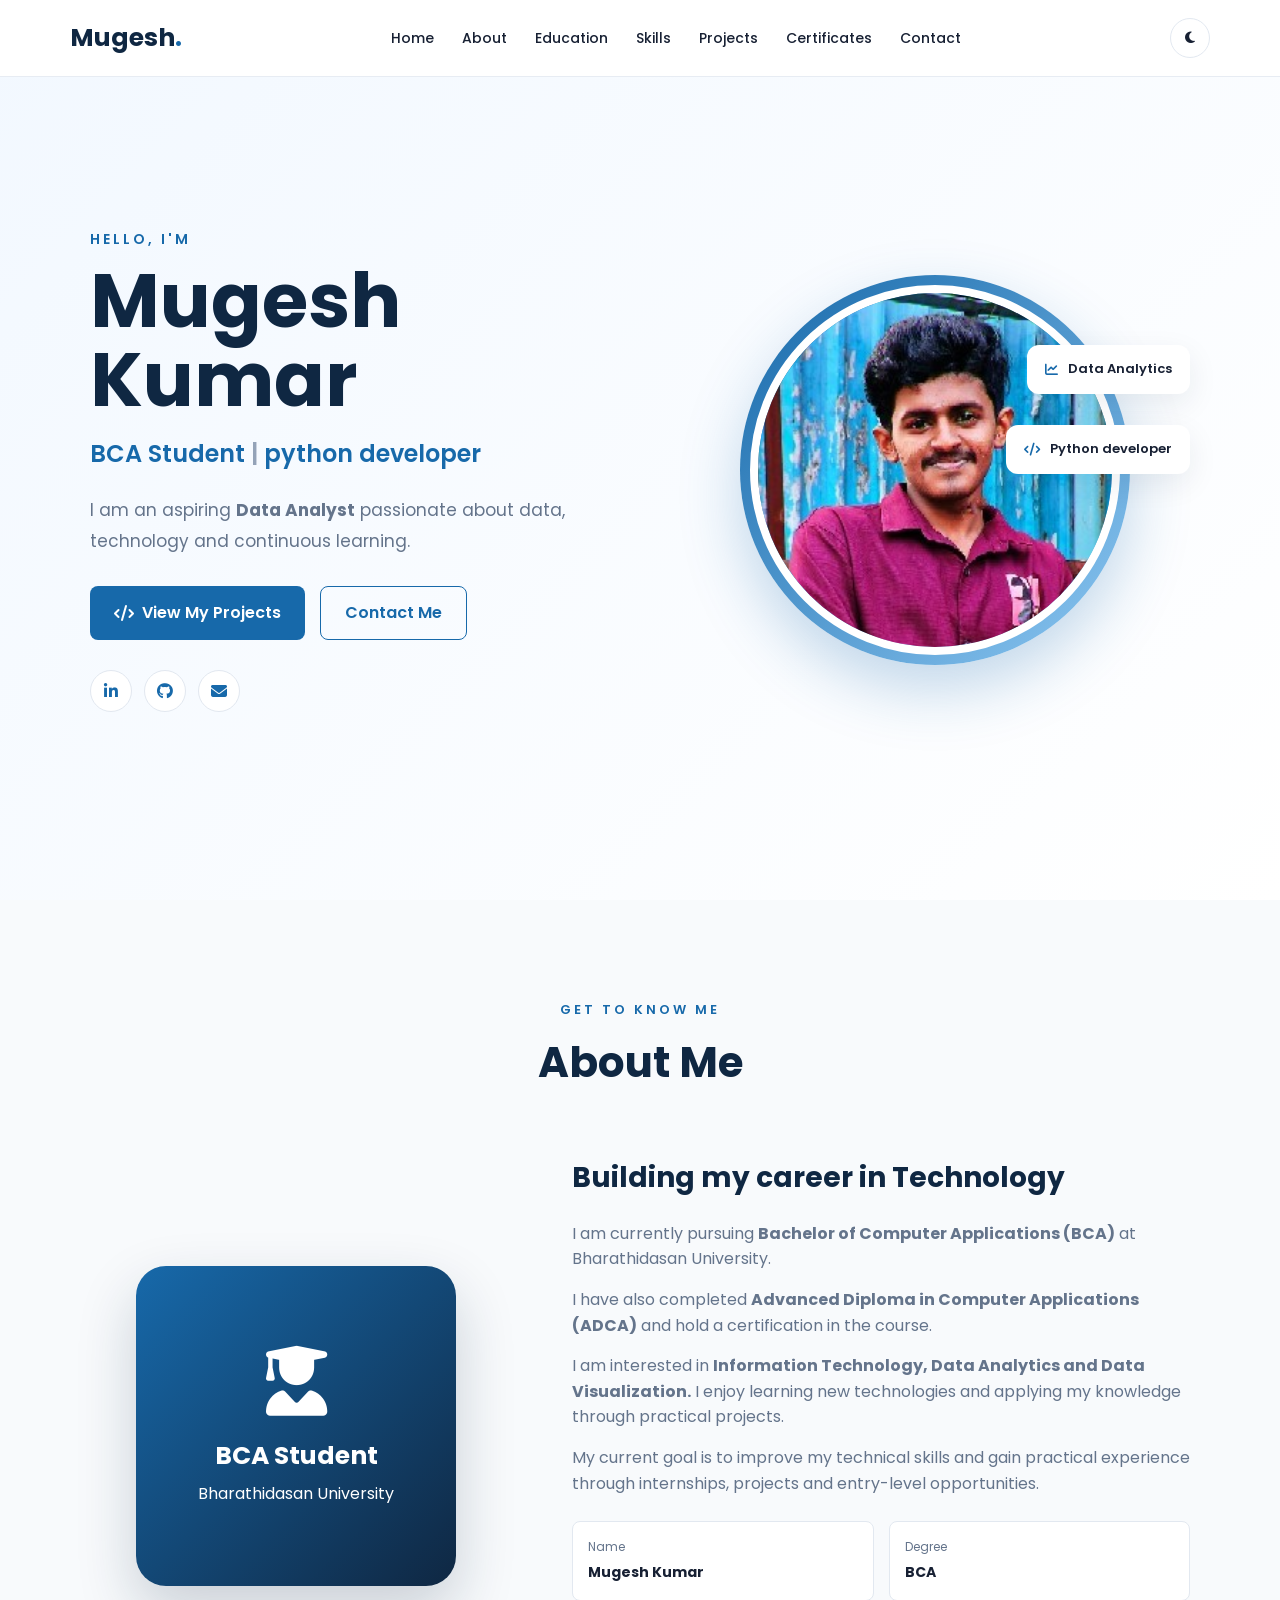
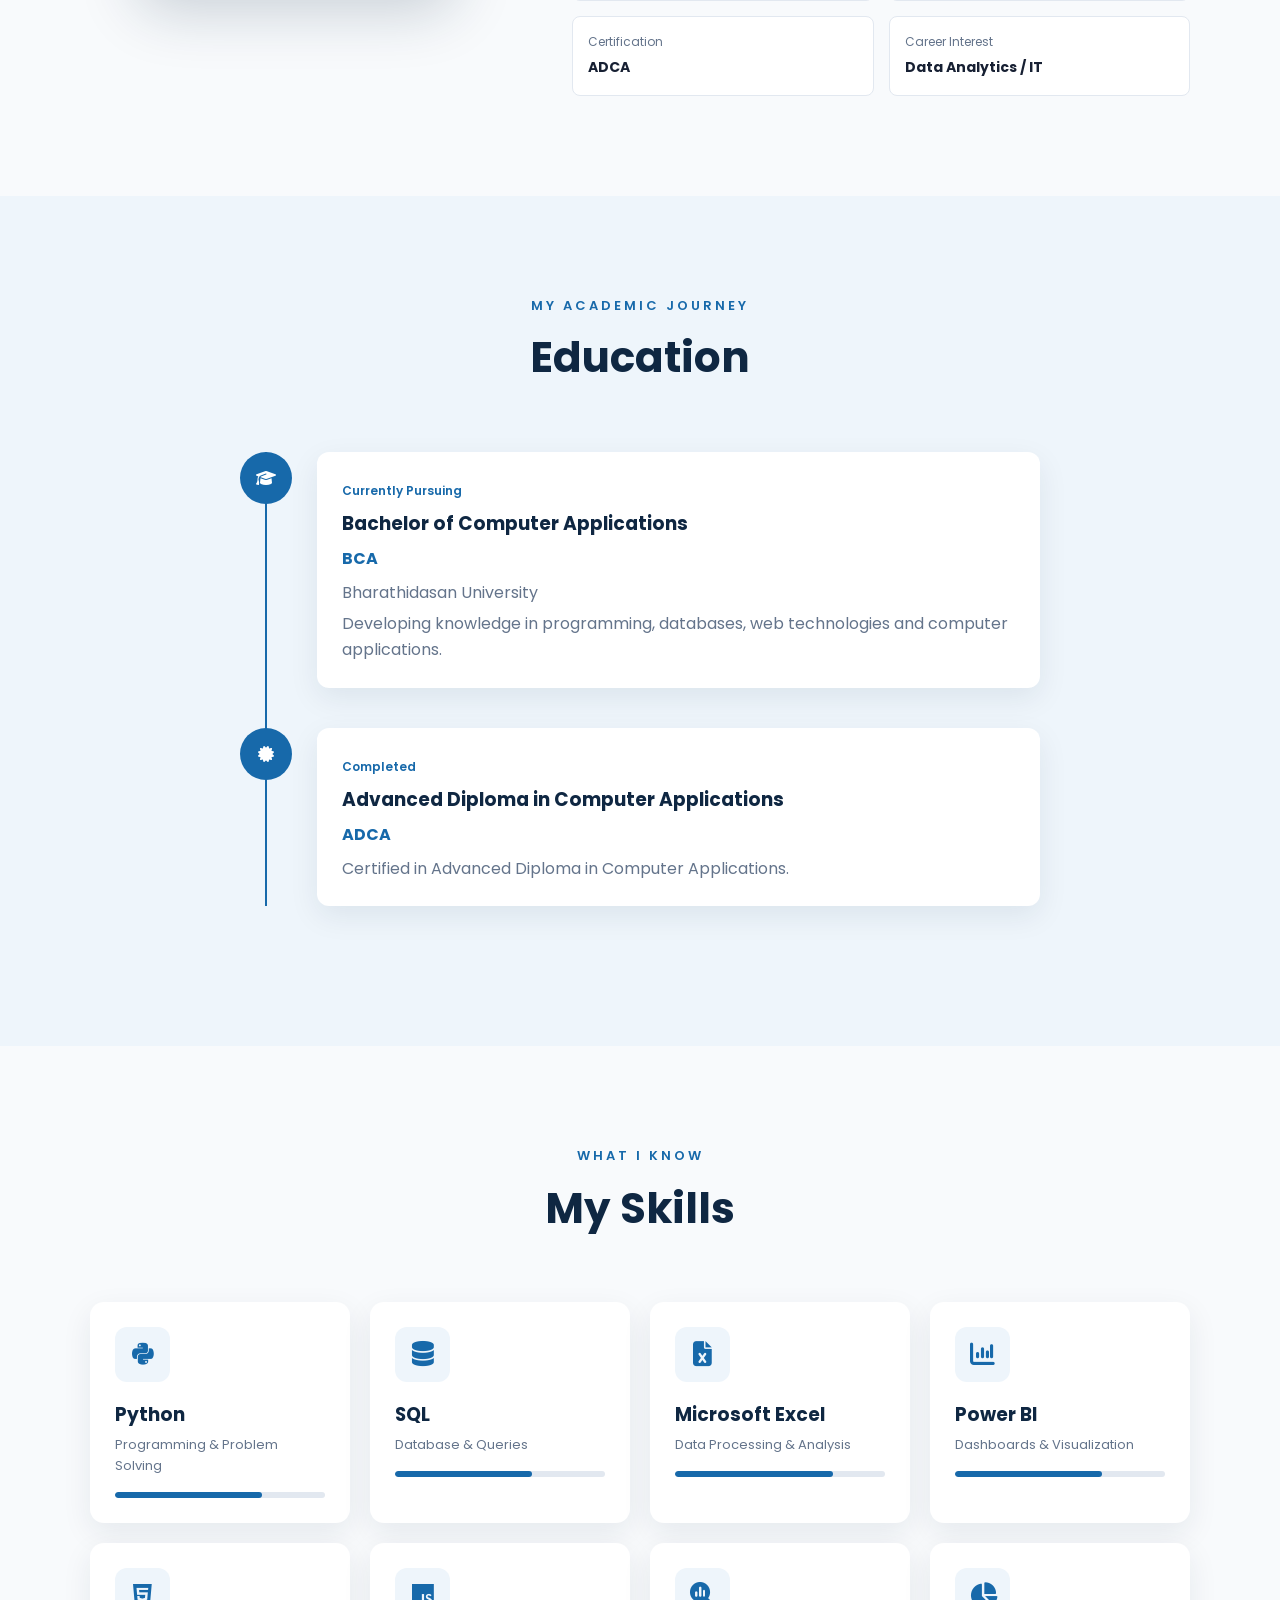
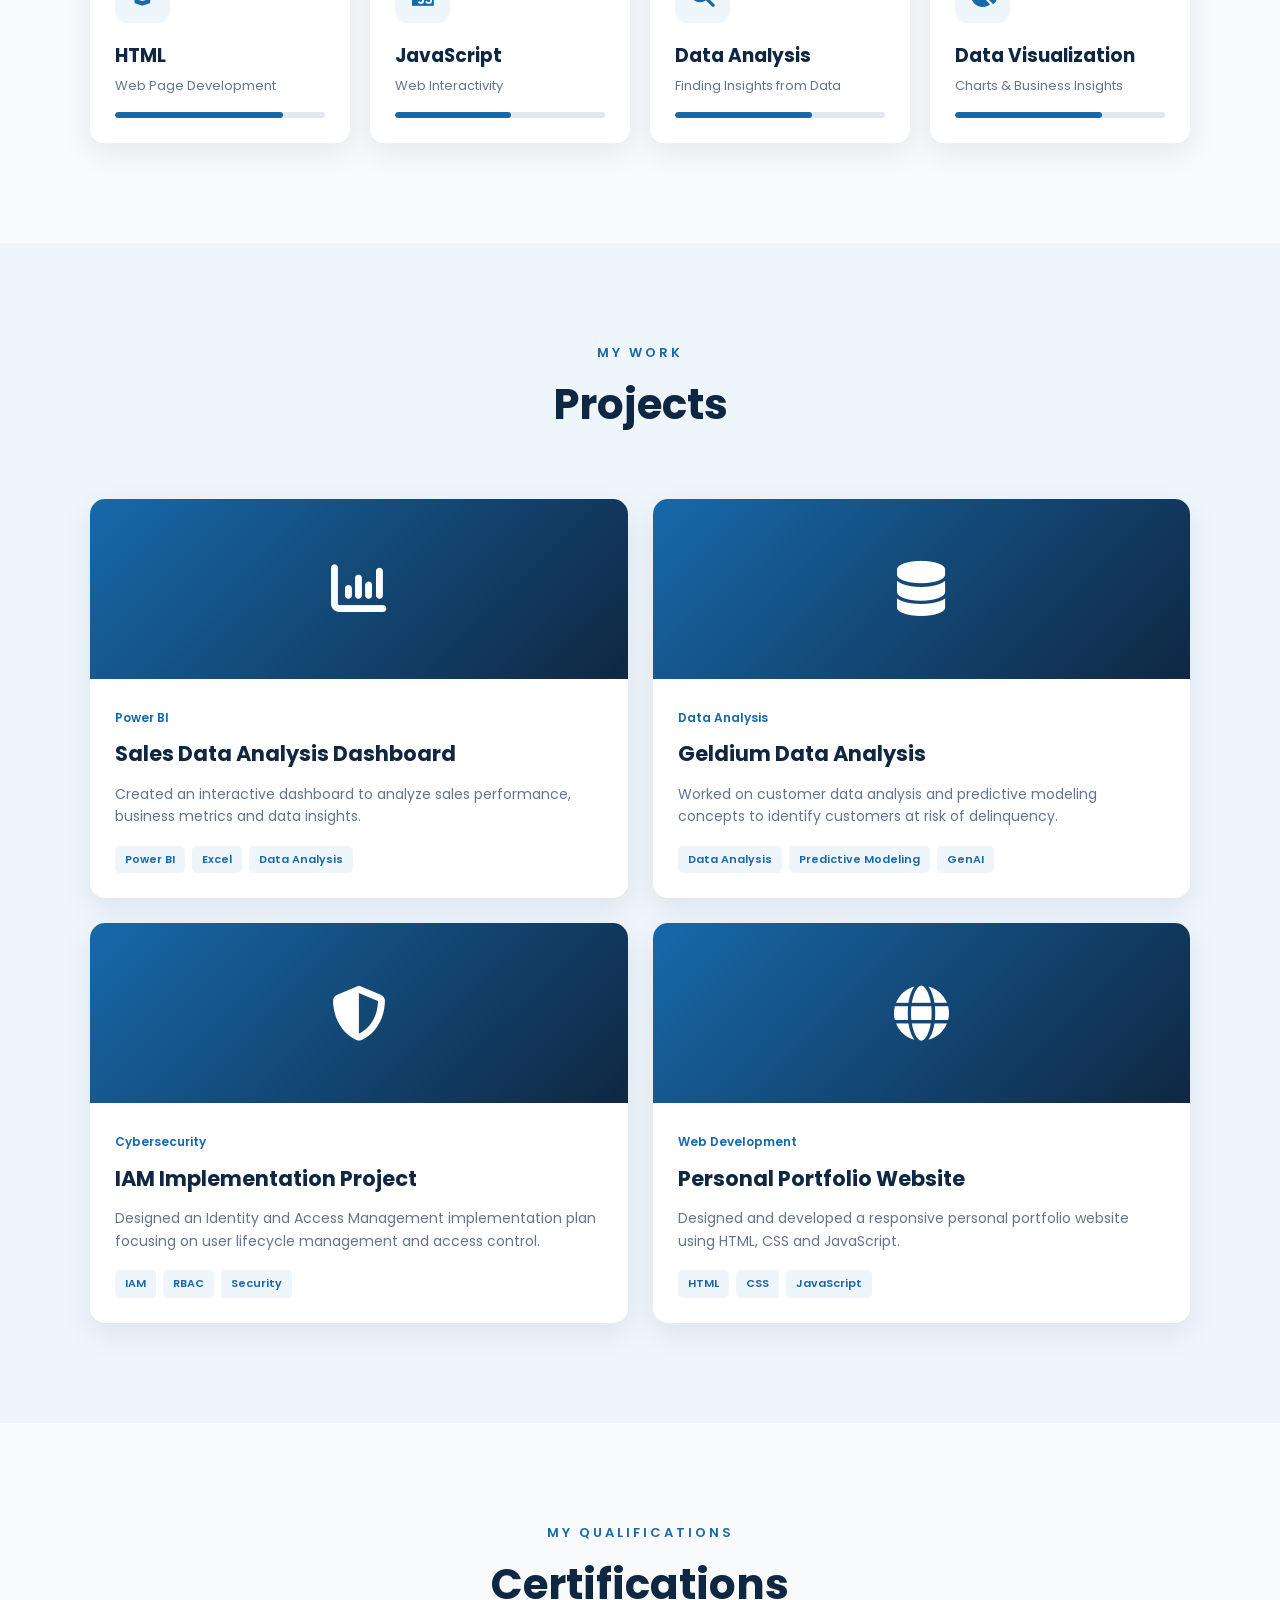
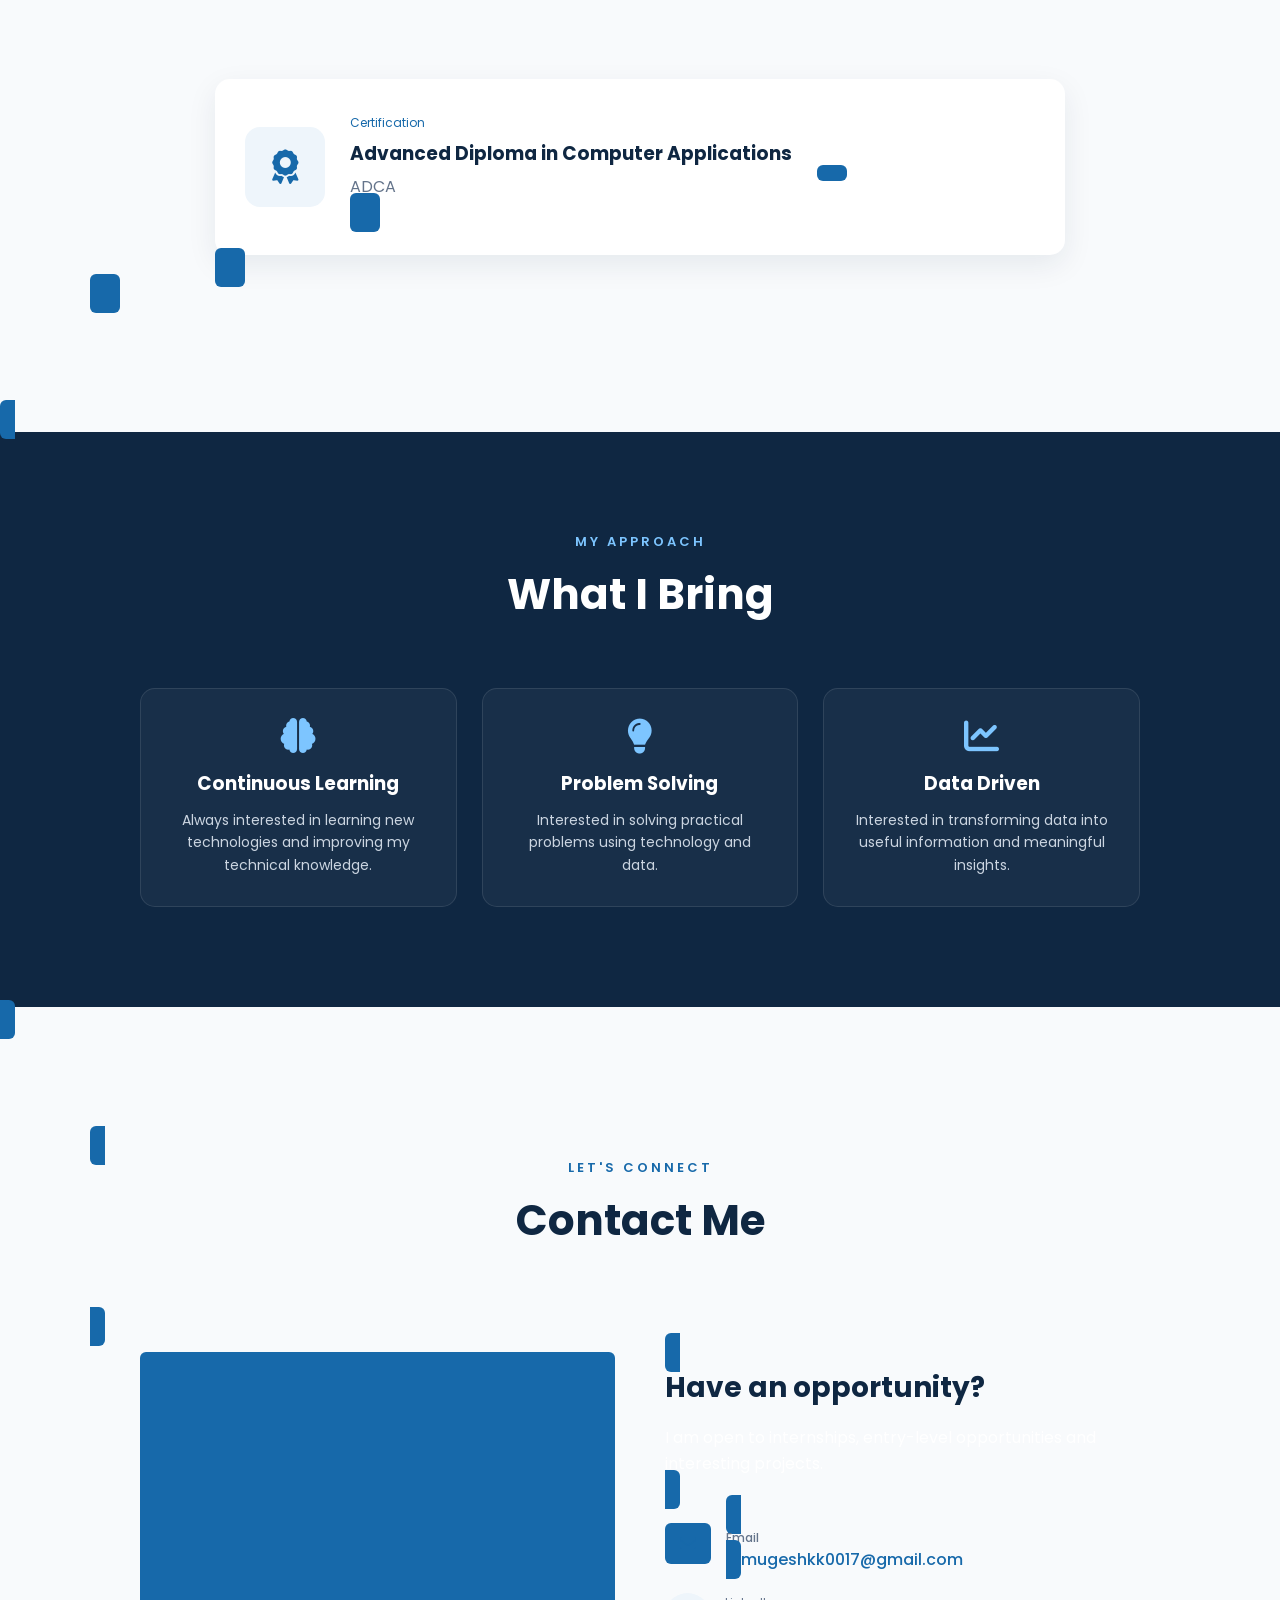
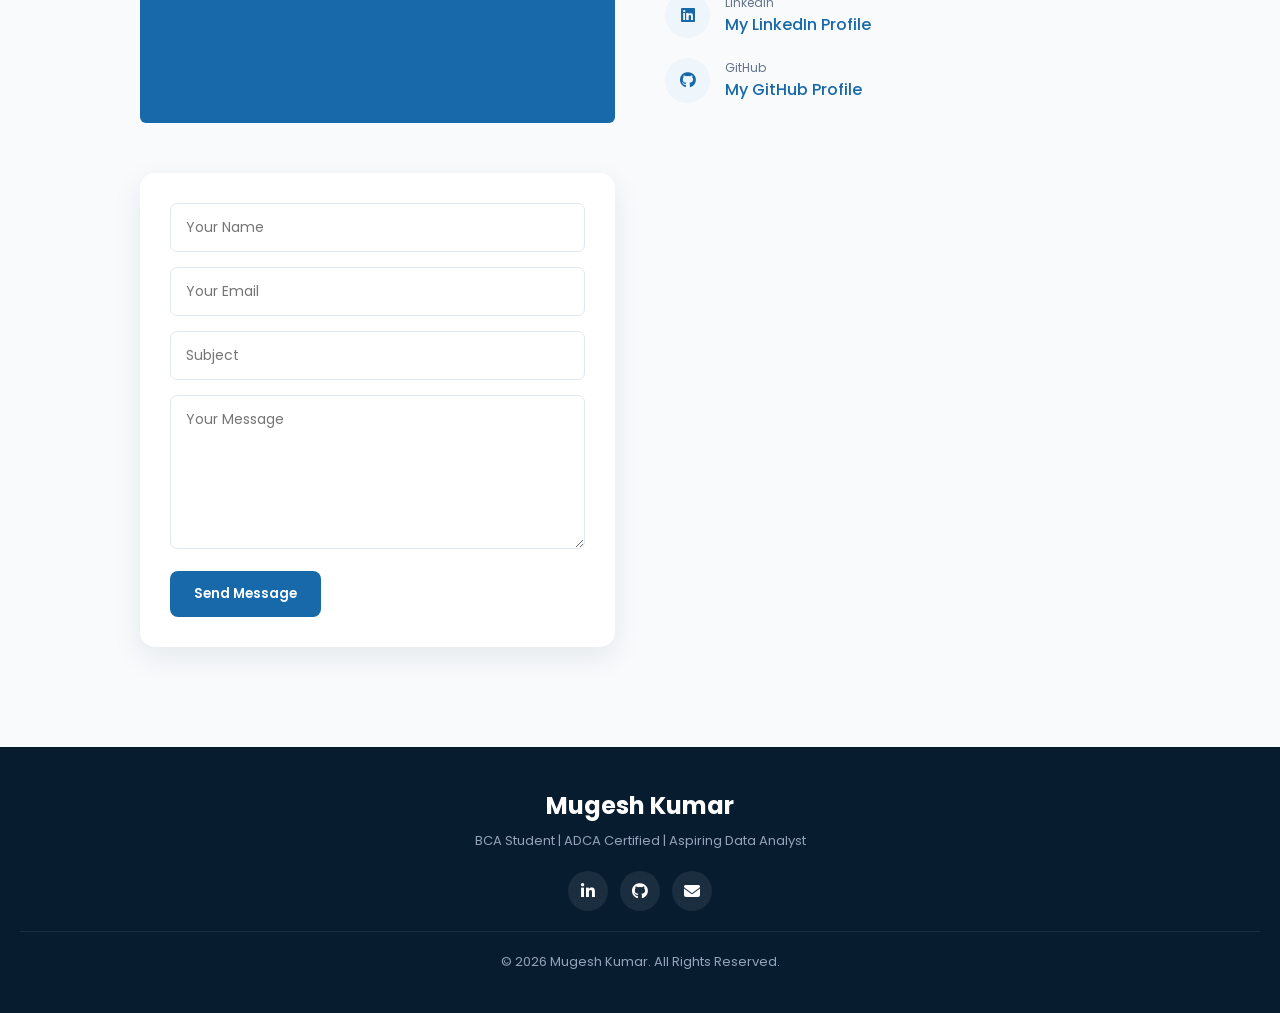
==== index.html @ 39b316dd "Update index.html" ====
<!DOCTYPE html>
<html lang="en">

<head>
    <meta charset="UTF-8">

    <meta name="viewport"
        content="width=device-width, initial-scale=1.0">

    <meta name="description"
        content="Mugesh Kumar - BCA Student, Aspiring Data Analyst">

    <meta name="author"
        content="Mugesh Kumar">

    <title>Mugesh Kumar | Portfolio</title>

    <!-- Google Font -->
    <link rel="preconnect"
        href="https://fonts.googleapis.com">

    <link rel="preconnect"
        href="https://fonts.gstatic.com"
        crossorigin>

    <link href="https://fonts.googleapis.com/css2?family=Poppins:wght@300;400;500;600;700&display=swap"
        rel="stylesheet">

    <!-- Font Awesome -->
    <link rel="stylesheet"
        href="https://cdnjs.cloudflare.com/ajax/libs/font-awesome/6.5.2/css/all.min.css">

    <!-- CSS -->
    <link rel="stylesheet"
        href="style.css">
</head>

<body>

    <!-- ================= NAVBAR ================= -->

    <header class="header">

        <nav class="navbar">

            <a href="#home"
                class="logo">
                Mugesh<span>.</span>
            </a>

            <ul class="nav-links">

                <li>
                    <a href="#home">Home</a>
                </li>

                <li>
                    <a href="#about">About</a>
                </li>

                <li>
                    <a href="#education">Education</a>
                </li>

                <li>
                    <a href="#skills">Skills</a>
                </li>

                <li>
                    <a href="#projects">Projects</a>
                </li>

                <li>
                    <a href="#certificates">Certificates</a>
                </li>

                <li>
                    <a href="#contact">Contact</a>
                </li>

            </ul>

            <div class="nav-buttons">

                <button id="theme-toggle"
                    class="theme-btn">

                    <i class="fa-solid fa-moon"></i>

                </button>

                <button class="menu-btn"
                    id="menu-btn">

                    <i class="fa-solid fa-bars"></i>

                </button>

            </div>

        </nav>

    </header>


    <!-- ================= HOME ================= -->

    <main>

        <section id="home"
            class="hero">

            <div class="hero-container">

                <!-- LEFT -->

                <div class="hero-content">

                    <p class="small-title">
                        HELLO, I'M
                    </p>

                    <h1>
                        Mugesh Kumar
                    </h1>

                    <h2>
                        BCA Student
                        <span>|</span>
                        python developer
                    </h2>

                    <p class="hero-description">

                        I am an aspiring
                        <strong>Data Analyst</strong>
                        passionate about data,
                        technology and continuous learning.

                    </p>

                    <div class="hero-buttons">

                        <a href="#projects"
                            class="btn primary-btn">

                            <i class="fa-solid fa-code"></i>

                            View My Projects

                        </a>

                        <a href="#contact"
                            class="btn secondary-btn">

                            Contact Me

                        </a>

                    </div>

                    <!-- SOCIAL -->

                    <div class="social-links">

                        <a href="https://www.linkedin.com/in/mugesh-kumar"
                            title="LinkedIn">

                            <i class="fa-brands fa-linkedin-in"></i>

                        </a>

                        <a href="#"
                            title="GitHub">

                            <i class="fa-brands fa-github"></i>

                        </a>

                        <a href="mailto:mugeshkk0017@gmail.com"
                            title="Email">

                            <i class="fa-solid fa-envelope"></i>

                        </a>

                    </div>

                </div>


                <!-- RIGHT -->

                <div class="hero-image">

                    <div class="image-circle">

                        <img src="profile.jpg"
                            alt="Mugesh Kumar">

                    </div>

                    <div class="floating-card card-one">

                        <i class="fa-solid fa-chart-line"></i>

                        <span>
                            Data Analytics
                        </span>

                    </div>

                    <div class="floating-card card-two">

                        <i class="fa-solid fa-code"></i>

                        <span>
                            Python developer
                        </span>
                        

                    </div>

                </div>

            </div>

        </section>


        <!-- ================= ABOUT ================= -->

        <section id="about"
            class="section">

            <div class="section-heading">

                <p>
                    GET TO KNOW ME
                </p>

                <h2>
                    About Me
                </h2>

            </div>

            <div class="about-container">

                <div class="about-image">

                    <div class="about-box">

                        <i class="fa-solid fa-user-graduate"></i>

                        <h3>
                            BCA Student
                        </h3>

                        <p>
                            Bharathidasan University
                        </p>

                    </div>

                </div>


                <div class="about-content">

                    <h3>
                        Building my career in Technology
                    </h3>

                    <p>

                        I am currently pursuing
                        <strong>Bachelor of Computer Applications (BCA)</strong>
                        at Bharathidasan University.

                    </p>

                    <p>

                        I have also completed
                        <strong>Advanced Diploma in Computer Applications (ADCA)</strong>
                        and hold a certification in the course.

                    </p>

                    <p>

                        I am interested in
                        <strong>Information Technology,
                        Data Analytics and Data Visualization.</strong>

                        I enjoy learning new technologies
                        and applying my knowledge through
                        practical projects.

                    </p>

                    <p>

                        My current goal is to improve my
                        technical skills and gain practical
                        experience through internships,
                        projects and entry-level opportunities.

                    </p>

                    <div class="about-info">

                        <div>
                            <span>Name</span>
                            <strong>Mugesh Kumar</strong>
                        </div>

                        <div>
                            <span>Degree</span>
                            <strong>BCA</strong>
                        </div>

                        <div>
                            <span>Certification</span>
                            <strong>ADCA</strong>
                        </div>

                        <div>
                            <span>Career Interest</span>
                            <strong>Data Analytics / IT</strong>
                        </div>

                    </div>

                </div>

            </div>

        </section>


        <!-- ================= EDUCATION ================= -->

        <section id="education"
            class="section alternate">

            <div class="section-heading">

                <p>
                    MY ACADEMIC JOURNEY
                </p>

                <h2>
                    Education
                </h2>

            </div>

            <div class="timeline">

                <div class="timeline-item">

                    <div class="timeline-icon">

                        <i class="fa-solid fa-graduation-cap"></i>

                    </div>

                    <div class="timeline-content">

                        <span>
                            Currently Pursuing
                        </span>

                        <h3>
                            Bachelor of Computer Applications
                        </h3>

                        <h4>
                            BCA
                        </h4>

                        <p>
                            Bharathidasan University
                        </p>

                        <p>
                            Developing knowledge in
                            programming, databases,
                            web technologies and
                            computer applications.
                        </p>

                    </div>

                </div>


                <div class="timeline-item">

                    <div class="timeline-icon">

                        <i class="fa-solid fa-certificate"></i>

                    </div>

                    <div class="timeline-content">

                        <span>
                            Completed
                        </span>

                        <h3>
                            Advanced Diploma in
                            Computer Applications
                        </h3>

                        <h4>
                            ADCA
                        </h4>

                        <p>
                            Certified in Advanced Diploma
                            in Computer Applications.
                        </p>

                    </div>

                </div>

            </div>

        </section>


        <!-- ================= SKILLS ================= -->

        <section id="skills"
            class="section">

            <div class="section-heading">

                <p>
                    WHAT I KNOW
                </p>

                <h2>
                    My Skills
                </h2>

            </div>

            <div class="skills-grid">

                <!-- Python -->

                <div class="skill-card">

                    <div class="skill-icon python">
                        <i class="fa-brands fa-python"></i>
                    </div>

                    <h3>
                        Python
                    </h3>

                    <p>
                        Programming & Problem Solving
                    </p>

                    <div class="skill-bar">
                        <span style="width:70%"></span>
                    </div>

                </div>


                <!-- SQL -->

                <div class="skill-card">

                    <div class="skill-icon sql">
                        <i class="fa-solid fa-database"></i>
                    </div>

                    <h3>
                        SQL
                    </h3>

                    <p>
                        Database & Queries
                    </p>

                    <div class="skill-bar">
                        <span style="width:65%"></span>
                    </div>

                </div>


                <!-- Excel -->

                <div class="skill-card">

                    <div class="skill-icon excel">
                        <i class="fa-solid fa-file-excel"></i>
                    </div>

                    <h3>
                        Microsoft Excel
                    </h3>

                    <p>
                        Data Processing & Analysis
                    </p>

                    <div class="skill-bar">
                        <span style="width:75%"></span>
                    </div>

                </div>


                <!-- Power BI -->

                <div class="skill-card">

                    <div class="skill-icon powerbi">
                        <i class="fa-solid fa-chart-column"></i>
                    </div>

                    <h3>
                        Power BI
                    </h3>

                    <p>
                        Dashboards & Visualization
                    </p>

                    <div class="skill-bar">
                        <span style="width:70%"></span>
                    </div>

                </div>


                <!-- HTML -->

                <div class="skill-card">

                    <div class="skill-icon html">
                        <i class="fa-brands fa-html5"></i>
                    </div>

                    <h3>
                        HTML
                    </h3>

                    <p>
                        Web Page Development
                    </p>

                    <div class="skill-bar">
                        <span style="width:80%"></span>
                    </div>

                </div>


                <!-- JavaScript -->

                <div class="skill-card">

                    <div class="skill-icon js">
                        <i class="fa-brands fa-js"></i>
                    </div>

                    <h3>
                        JavaScript
                    </h3>

                    <p>
                        Web Interactivity
                    </p>

                    <div class="skill-bar">
                        <span style="width:55%"></span>
                    </div>

                </div>


                <!-- Data Analysis -->

                <div class="skill-card">

                    <div class="skill-icon data">
                        <i class="fa-solid fa-magnifying-glass-chart"></i>
                    </div>

                    <h3>
                        Data Analysis
                    </h3>

                    <p>
                        Finding Insights from Data
                    </p>

                    <div class="skill-bar">
                        <span style="width:65%"></span>
                    </div>

                </div>


                <!-- Data Visualization -->

                <div class="skill-card">

                    <div class="skill-icon visualization">
                        <i class="fa-solid fa-chart-pie"></i>
                    </div>

                    <h3>
                        Data Visualization
                    </h3>

                    <p>
                        Charts & Business Insights
                    </p>

                    <div class="skill-bar">
                        <span style="width:70%"></span>
                    </div>

                </div>

            </div>

        </section>


        <!-- ================= PROJECTS ================= -->

        <section id="projects"
            class="section alternate">

            <div class="section-heading">

                <p>
                    MY WORK
                </p>

                <h2>
                    Projects
                </h2>

            </div>

            <div class="projects-grid">


                <!-- PROJECT 1 -->

                <div class="project-card">

                    <div class="project-image powerbi-project">

                        <i class="fa-solid fa-chart-column"></i>

                    </div>

                    <div class="project-content">

                        <span class="project-tag">
                            Power BI
                        </span>

                        <h3>
                            Sales Data Analysis Dashboard
                        </h3>

                        <p>

                            Created an interactive dashboard
                            to analyze sales performance,
                            business metrics and data insights.

                        </p>

                        <div class="project-tools">

                            <span>Power BI</span>
                            <span>Excel</span>
                            <span>Data Analysis</span>

                        </div>

                    </div>

                </div>


                <!-- PROJECT 2 -->

                <div class="project-card">

                    <div class="project-image data-project">

                        <i class="fa-solid fa-database"></i>

                    </div>

                    <div class="project-content">

                        <span class="project-tag">
                            Data Analysis
                        </span>

                        <h3>
                            Geldium Data Analysis
                        </h3>

                        <p>

                            Worked on customer data analysis
                            and predictive modeling concepts
                            to identify customers at risk
                            of delinquency.

                        </p>

                        <div class="project-tools">

                            <span>Data Analysis</span>
                            <span>Predictive Modeling</span>
                            <span>GenAI</span>

                        </div>

                    </div>

                </div>


                <!-- PROJECT 3 -->

                <div class="project-card">

                    <div class="project-image iam-project">

                        <i class="fa-solid fa-shield-halved"></i>

                    </div>

                    <div class="project-content">

                        <span class="project-tag">
                            Cybersecurity
                        </span>

                        <h3>
                            IAM Implementation Project
                        </h3>

                        <p>

                            Designed an Identity and Access
                            Management implementation plan
                            focusing on user lifecycle
                            management and access control.

                        </p>

                        <div class="project-tools">

                            <span>IAM</span>
                            <span>RBAC</span>
                            <span>Security</span>

                        </div>

                    </div>

                </div>


                <!-- PROJECT 4 -->

                <div class="project-card">

                    <div class="project-image web-project">

                        <i class="fa-solid fa-globe"></i>

                    </div>

                    <div class="project-content">

                        <span class="project-tag">
                            Web Development
                        </span>

                        <h3>
                            Personal Portfolio Website
                        </h3>

                        <p>

                            Designed and developed a
                            responsive personal portfolio
                            website using HTML, CSS and
                            JavaScript.

                        </p>

                        <div class="project-tools">

                            <span>HTML</span>
                            <span>CSS</span>
                            <span>JavaScript</span>

                        </div>

                    </div>

                </div>

            </div>

        </section>


        <!-- ================= CERTIFICATES ================= -->

        <section id="certificates"
            class="section">

            <div class="section-heading">

                <p>
                    MY QUALIFICATIONS
                </p>

                <h2>
                    Certifications
                </h2>

            </div>

            <div class="certificate-grid">

                <div class="certificate-card">

                    <div class="certificate-icon">

                        <i class="fa-solid fa-award"></i>

                    </div>

                    <div>

                        <span>
                            Certification
                        </span>

                        <h3>
                            Advanced Diploma in
                            Computer Applications
                        </h3>

                        <p>
                            ADCA
                        </p>

                        <a href="certificate.jpg" target="_blank" class="view-certificate">

                    </div>

                </div>

            </div>

        </section>


        <!-- ================= WHY ME ================= -->

        <section class="why-section">

            <div class="section-heading">

                <p>
                    MY APPROACH
                </p>

                <h2>
                    What I Bring
                </h2>

            </div>

            <div class="why-grid">

                <div class="why-card">

                    <i class="fa-solid fa-brain"></i>

                    <h3>
                        Continuous Learning
                    </h3>

                    <p>
                        Always interested in learning
                        new technologies and improving
                        my technical knowledge.
                    </p>

                </div>


                <div class="why-card">

                    <i class="fa-solid fa-lightbulb"></i>

                    <h3>
                        Problem Solving
                    </h3>

                    <p>
                        Interested in solving practical
                        problems using technology
                        and data.
                    </p>

                </div>


                <div class="why-card">

                    <i class="fa-solid fa-chart-line"></i>

                    <h3>
                        Data Driven
                    </h3>

                    <p>
                        Interested in transforming data
                        into useful information and
                        meaningful insights.
                    </p>

                </div>

            </div>

        </section>


        <!-- ================= CONTACT ================= -->

        <section id="contact"
            class="section contact-section">

            <div class="section-heading">

                <p>
                    LET'S CONNECT
                </p>

                <h2>
                    Contact Me
                </h2>

            </div>

            <div class="contact-container">

                <div class="contact-info">

                    <h3>
                        Have an opportunity?
                    </h3>

                    <p>

                        I am open to internships,
                        entry-level opportunities
                        and interesting projects.

                    </p>

                    <div class="contact-item">

                        <i class="fa-solid fa-envelope"></i>

                        <div>

                            <span>
                                Email
                            </span>

                            <a href="mailto:mugeshkk0017@gmail.com">
                                mugeshkk0017@gmail.com
                            </a>

                        </div>

                    </div>


                    <div class="contact-item">

                        <i class="fa-brands fa-linkedin"></i>

                        <div>

                            <span>
                                LinkedIn
                            </span>

                            <a href="https://www.linkedin.com/in/mugesh-kumar"
                                target="_blank">

                                My LinkedIn Profile

                            </a>

                        </div>

                    </div>


                    <div class="contact-item">

                        <i class="fa-brands fa-github"></i>

                        <div>

                            <span>
                                GitHub
                            </span>

                            <a href="https://github.com/mugeshkumar0017"
                                target="_blank">

                                My GitHub Profile

                            </a>

                        </div>

                    </div>

                </div>


                <!-- CONTACT FORM -->

                <form id="contact-form"
                    class="contact-form" action="https://api.web3forms.com/submit" >
                    <input type="hidden" name="access_key" value="62ba8311-d8d3-4814-ba17-90b84cb40826">
                    <input type="text"
                        id="name" name="name"
                        placeholder="Your Name"
                        required>

                    <input type="email"
                        id="email" name="email"
                        placeholder="Your Email"
                        required>

                    <input type="text"
                        id="subject" name="subject"
                        placeholder="Subject"
                        required>

                    <textarea id="message" name="message"
                        rows="6"
                        placeholder="Your Message"
                        required></textarea>

                    <button type="submit"
                        class="btn primary-btn">

                        Send Message

                    </button>

                </form>

            </div>

        </section>

    </main>


    <!-- ================= FOOTER ================= -->

    <footer>

        <div class="footer-content">

            <h2>
                Mugesh Kumar
            </h2>

            <p>
                BCA Student | ADCA Certified |
                Aspiring Data Analyst
            </p>

            <div class="footer-social">

                <a href="https://www.linkedin.com/in/mugesh-kumar-916659372?utm_source=share_via&utm_content=profile&utm_medium=member_android">
                    <i class="fa-brands fa-linkedin-in"></i>
                </a>

                <a href="https://github.com/mugeshkumar0017">
                    <i class="fa-brands fa-github"></i>
                </a>

                <a href="mailto:your-email@example.com">
                    <i class="fa-solid fa-envelope"></i>
                </a>

            </div>

            <p class="copyright">
                © 2026 Mugesh Kumar. All Rights Reserved.
            </p>

        </div>

    </footer>


    <!-- BACK TO TOP -->

    <button id="back-top">

        <i class="fa-solid fa-arrow-up"></i>

    </button>


    <!-- JAVASCRIPT -->

    <script src="script.js"></script>

</body>

</html>
---- style.css ----
/* ================================
   RESET
================================ */

* {
    margin: 0;
    padding: 0;
    box-sizing: border-box;
}

html {
    scroll-behavior: smooth;
}

body {
    font-family: "Poppins", sans-serif;
    background: #f8fafc;
    color: #172033;
    line-height: 1.6;
    transition: 0.3s;
}

a {
    text-decoration: none;
    color: inherit;
}

button,
input,
textarea {
    font-family: inherit;
}


/* ================================
   VARIABLES
================================ */

:root {

    --primary: #1769aa;
    --primary-dark: #0c4778;
    --secondary: #0f2742;

    --text: #172033;
    --text-light: #64748b;

    --white: #ffffff;
    --background: #f8fafc;
    --light: #eef5fb;

    --border: #e2e8f0;

    --shadow:
        0 10px 30px rgba(15, 39, 66, 0.08);

}


/* ================================
   HEADER
================================ */

.header {

    position: fixed;
    top: 0;
    left: 0;

    width: 100%;

    background: rgba(255, 255, 255, 0.95);

    backdrop-filter: blur(12px);

    z-index: 1000;

    border-bottom:
        1px solid rgba(226, 232, 240, 0.8);
}


.navbar {

    max-width: 1200px;

    margin: auto;

    padding:
        18px 30px;

    display: flex;

    justify-content:
        space-between;

    align-items: center;
}


.logo {

    font-size: 25px;

    font-weight: 700;

    color: var(--secondary);
}


.logo span {
    color: var(--primary);
}


.nav-links {

    list-style: none;

    display: flex;

    gap: 28px;
}


.nav-links a {

    font-size: 14px;

    font-weight: 500;

    color: var(--text);

    transition: 0.3s;
}


.nav-links a:hover {
    color: var(--primary);
}


.nav-buttons {

    display: flex;

    align-items: center;

    gap: 10px;
}


.theme-btn,
.menu-btn {

    width: 40px;
    height: 40px;

    border: 1px solid var(--border);

    background: white;

    border-radius: 50%;

    cursor: pointer;

    color: var(--text);

}


.menu-btn {
    display: none;
}


/* ================================
   HERO
================================ */

.hero {

    min-height: 100vh;

    display: flex;

    align-items: center;

    padding:
        120px 7% 80px;

    background:
        linear-gradient(
            135deg,
            #f2f8ff,
            #ffffff
        );
}


.hero-container {

    max-width: 1200px;

    width: 100%;

    margin: auto;

    display: grid;

    grid-template-columns:
        1fr 1fr;

    align-items: center;

    gap: 80px;
}


.small-title {

    color: var(--primary);

    font-weight: 600;

    letter-spacing: 3px;

    font-size: 14px;

    margin-bottom: 12px;
}


.hero-content h1 {

    font-size: clamp(
        45px,
        6vw,
        75px
    );

    line-height: 1.05;

    color: var(--secondary);

    margin-bottom: 15px;
}


.hero-content h2 {

    font-size: 24px;

    color: var(--primary);

    margin-bottom: 22px;

    font-weight: 600;
}


.hero-content h2 span {
    color: #94a3b8;
}


.hero-description {

    max-width: 600px;

    color: var(--text-light);

    font-size: 17px;

    line-height: 1.8;
}


.hero-buttons {

    display: flex;

    gap: 15px;

    margin-top: 30px;

    flex-wrap: wrap;
}


.btn {

    display: inline-flex;

    align-items: center;

    justify-content: center;

    gap: 8px;

    padding:
        13px 24px;

    border-radius: 8px;

    font-weight: 600;

    cursor: pointer;

    border: none;

    transition: 0.3s;
}


.primary-btn {

    background:
        var(--primary);

    color: white;
}


.primary-btn:hover {

    background:
        var(--primary-dark);

    transform:
        translateY(-3px);
}


.secondary-btn {

    border:
        1px solid var(--primary);

    color:
        var(--primary);

    background:
        transparent;
}


.secondary-btn:hover {

    background:
        var(--primary);

    color: white;
}


.social-links {

    display: flex;

    gap: 12px;

    margin-top: 30px;
}


.social-links a {

    width: 42px;
    height: 42px;

    display: flex;

    align-items: center;

    justify-content: center;

    border:
        1px solid var(--border);

    border-radius: 50%;

    color: var(--primary);

    background: white;

    transition: 0.3s;
}


.social-links a:hover {

    background:
        var(--primary);

    color: white;

    transform:
        translateY(-4px);
}


/* HERO IMAGE */

.hero-image {

    position: relative;

    display: flex;

    justify-content: center;

    align-items: center;
}


.image-circle {

    width: 390px;
    height: 390px;

    border-radius: 50%;

    padding: 10px;

    background:
        linear-gradient(
            135deg,
            var(--primary),
            #8cc7f2
        );

    box-shadow:
        0 25px 60px
        rgba(23, 105, 170, 0.25);
}


.image-circle img {

    width: 100%;
    height: 100%;

    object-fit: cover;

    border-radius: 50%;

    border:
        8px solid white;
}


.floating-card {

    position: absolute;

    background: white;

    padding:
        14px 18px;

    border-radius: 12px;

    box-shadow:
        var(--shadow);

    display: flex;

    align-items: center;

    gap: 10px;

    font-size: 13px;

    font-weight: 600;
}


.floating-card i {
    color: var(--primary);
}


.card-one {

    top: 70px;

    right: 0;
}


.card-two {

    top: 150px;

    right: 0;
}


/* ================================
   SECTION
================================ */

.section {

    padding:
        100px 7%;
}


.alternate {

    background:
        var(--light);
}


.section-heading {

    text-align: center;

    margin-bottom: 60px;
}


.section-heading p {

    color:
        var(--primary);

    font-weight: 600;

    font-size: 13px;

    letter-spacing: 3px;

    margin-bottom: 8px;
}


.section-heading h2 {

    font-size: 42px;

    color:
        var(--secondary);
}


/* ================================
   ABOUT
================================ */

.about-container {

    max-width: 1100px;

    margin: auto;

    display: grid;

    grid-template-columns:
        0.8fr 1.2fr;

    gap: 70px;

    align-items: center;
}


.about-image {

    display: flex;

    justify-content: center;
}


.about-box {

    width: 320px;
    height: 320px;

    background:
        linear-gradient(
            135deg,
            var(--primary),
            var(--secondary)
        );

    border-radius: 30px;

    color: white;

    display: flex;

    flex-direction: column;

    align-items: center;

    justify-content: center;

    text-align: center;

    box-shadow:
        0 25px 60px
        rgba(15, 39, 66, 0.2);
}


.about-box i {

    font-size: 70px;

    margin-bottom: 20px;
}


.about-box h3 {

    font-size: 25px;

    margin-bottom: 5px;
}


.about-content h3 {

    font-size: 28px;

    color: var(--secondary);

    margin-bottom: 20px;
}


.about-content p {

    color: var(--text-light);

    margin-bottom: 15px;
}


.about-info {

    display: grid;

    grid-template-columns:
        1fr 1fr;

    gap: 15px;

    margin-top: 25px;
}


.about-info div {

    padding: 15px;

    background: white;

    border:
        1px solid var(--border);

    border-radius: 8px;
}


.about-info span {

    display: block;

    color: var(--text-light);

    font-size: 12px;

    margin-bottom: 3px;
}


.about-info strong {

    font-size: 14px;
}


/* ================================
   TIMELINE
================================ */

.timeline {

    max-width: 800px;

    margin: auto;

    position: relative;
}


.timeline::before {

    content: "";

    position: absolute;

    left: 25px;

    top: 0;

    width: 2px;

    height: 100%;

    background:
        var(--primary);
}


.timeline-item {

    display: flex;

    gap: 25px;

    margin-bottom: 40px;

    position: relative;
}


.timeline-icon {

    min-width: 52px;
    height: 52px;

    border-radius: 50%;

    background:
        var(--primary);

    color: white;

    display: flex;

    align-items: center;

    justify-content: center;

    z-index: 1;
}


.timeline-content {

    background: white;

    padding: 25px;

    border-radius: 12px;

    box-shadow:
        var(--shadow);

    flex: 1;
}


.timeline-content span {

    color:
        var(--primary);

    font-size: 12px;

    font-weight: 600;
}


.timeline-content h3 {

    margin:
        7px 0;

    color:
        var(--secondary);
}


.timeline-content h4 {

    color:
        var(--primary);

    margin-bottom: 8px;
}


.timeline-content p {

    color:
        var(--text-light);

    margin-top: 6px;
}


/* ================================
   SKILLS
================================ */

.skills-grid {

    max-width: 1100px;

    margin: auto;

    display: grid;

    grid-template-columns:
        repeat(
            4,
            1fr
        );

    gap: 20px;
}


.skill-card {

    background:
        white;

    padding: 25px;

    border-radius: 14px;

    box-shadow:
        var(--shadow);

    transition: 0.3s;
}


.skill-card:hover {

    transform:
        translateY(-7px);
}


.skill-icon {

    width: 55px;
    height: 55px;

    display: flex;

    align-items: center;

    justify-content: center;

    border-radius: 12px;

    font-size: 25px;

    margin-bottom: 18px;

    background:
        var(--light);

    color:
        var(--primary);
}


.skill-card h3 {

    color:
        var(--secondary);

    margin-bottom: 5px;
}


.skill-card p {

    color:
        var(--text-light);

    font-size: 13px;

    margin-bottom: 15px;
}


.skill-bar {

    width: 100%;

    height: 6px;

    background:
        #e2e8f0;

    border-radius: 10px;

    overflow: hidden;
}


.skill-bar span {

    display: block;

    height: 100%;

    background:
        var(--primary);

    border-radius: 10px;
}


/* ================================
   PROJECTS
================================ */

.projects-grid {

    max-width: 1150px;

    margin: auto;

    display: grid;

    grid-template-columns:
        repeat(
            2,
            1fr
        );

    gap: 25px;
}


.project-card {

    background:
        white;

    border-radius: 15px;

    overflow: hidden;

    box-shadow:
        var(--shadow);

    transition: 0.3s;
}


.project-card:hover {

    transform:
        translateY(-7px);
}


.project-image {

    height: 180px;

    display: flex;

    align-items: center;

    justify-content: center;

    color: white;

    font-size: 55px;

    background:
        linear-gradient(
            135deg,
            var(--primary),
            var(--secondary)
        );
}


.project-content {

    padding: 25px;
}


.project-tag {

    color:
        var(--primary);

    font-size: 12px;

    font-weight: 600;
}


.project-content h3 {

    color:
        var(--secondary);

    margin:
        8px 0 12px;

    font-size: 21px;
}


.project-content p {

    color:
        var(--text-light);

    font-size: 14px;
}


.project-tools {

    display: flex;

    gap: 7px;

    flex-wrap: wrap;

    margin-top: 18px;
}


.project-tools span {

    padding:
        5px 10px;

    background:
        var(--light);

    color:
        var(--primary);

    border-radius: 5px;

    font-size: 11px;

    font-weight: 600;
}


/* ================================
   CERTIFICATE
================================ */

.certificate-grid {

    max-width: 850px;

    margin: auto;
}


.certificate-card {

    background:
        white;

    padding: 30px;

    border-radius: 15px;

    box-shadow:
        var(--shadow);

    display: flex;

    align-items: center;

    gap: 25px;
}


.certificate-icon {

    min-width: 80px;
    height: 80px;

    border-radius: 15px;

    background:
        var(--light);

    color:
        var(--primary);

    font-size: 35px;

    display: flex;

    align-items: center;

    justify-content: center;
}


.certificate-card span {

    color:
        var(--primary);

    font-size: 12px;
}


.certificate-card h3 {

    color:
        var(--secondary);

    margin:
        5px 0;
}


.certificate-card p {

    color:
        var(--text-light);
}


.view-certificate {

    margin-top: 12px;

    border: none;

    background:
        var(--primary);

    color: white;

    padding:
        8px 15px;

    border-radius: 6px;

    cursor: pointer;
}


/* ================================
   WHY SECTION
================================ */

.why-section {

    padding:
        100px 7%;

    background:
        var(--secondary);

    color: white;
}


.why-section .section-heading h2 {

    color: white;
}


.why-section .section-heading p {

    color:
        #7dc5ff;
}


.why-grid {

    max-width: 1000px;

    margin: auto;

    display: grid;

    grid-template-columns:
        repeat(
            3,
            1fr
        );

    gap: 25px;
}


.why-card {

    text-align: center;

    padding: 30px;

    border:
        1px solid
        rgba(
            255,
            255,
            255,
            0.1
        );

    border-radius: 15px;

    background:
        rgba(
            255,
            255,
            255,
            0.04
        );
}


.why-card i {

    font-size: 35px;

    color:
        #7dc5ff;

    margin-bottom: 15px;
}


.why-card h3 {

    margin-bottom: 10px;
}


.why-card p {

    color:
        #cbd5e1;

    font-size: 14px;
}


/* ================================
   CONTACT
================================ */

.contact-container {

    max-width: 1000px;

    margin: auto;

    display: grid;

    grid-template-columns:
        1fr 1fr;

    gap: 50px;
}


.contact-info h3 {

    font-size: 28px;

    color:
        var(--secondary);

    margin-bottom: 15px;
}


.contact-info > p {

    color:
        var(--text-light);

    margin-bottom: 25px;
}


.contact-item {

    display: flex;

    gap: 15px;

    align-items: center;

    margin-bottom: 20px;
}


.contact-item > i {

    width: 45px;
    height: 45px;

    display: flex;

    align-items: center;

    justify-content: center;

    border-radius: 50%;

    background:
        var(--light);

    color:
        var(--primary);
}


.contact-item span {

    display: block;

    font-size: 12px;

    color:
        var(--text-light);
}


.contact-item a {

    color:
        var(--primary);

    font-weight: 500;
}


/* CONTACT FORM */

.contact-form {

    background:
        white;

    padding: 30px;

    border-radius: 15px;

    box-shadow:
        var(--shadow);
}


.contact-form input,
.contact-form textarea {

    width: 100%;

    padding:
        13px 15px;

    border:
        1px solid var(--border);

    border-radius: 7px;

    outline: none;

    margin-bottom: 15px;

    font-size: 14px;

    resize: vertical;
}


.contact-form input:focus,
.contact-form textarea:focus {

    border-color:
        var(--primary);
}


/* ================================
   FOOTER
================================ */

footer {

    background:
        #081c30;

    color:
        white;

    padding:
        40px 20px;

    text-align: center;
}


.footer-content h2 {

    margin-bottom: 5px;
}


.footer-content > p {

    color:
        #94a3b8;

    font-size: 13px;
}


.footer-social {

    display: flex;

    justify-content: center;

    gap: 12px;

    margin: 20px 0;
}


.footer-social a {

    width: 40px;
    height: 40px;

    display: flex;

    align-items: center;

    justify-content: center;

    border-radius: 50%;

    background:
        rgba(
            255,
            255,
            255,
            0.08
        );

    transition: 0.3s;
}


.footer-social a:hover {

    background:
        var(--primary);
}


.copyright {

    border-top:
        1px solid
        rgba(
            255,
            255,
            255,
            0.08
        );

    padding-top: 20px;

    margin-top: 20px;
}


/* ================================
   BACK TO TOP
================================ */

#back-top {

    position: fixed;

    bottom: 25px;

    right: 25px;

    width: 45px;
    height: 45px;

    border: none;

    border-radius: 50%;

    background:
        var(--primary);

    color: white;

    cursor: pointer;

    display: none;

    z-index: 500;
}


/* ================================
   DARK MODE
================================ */

body.dark {

    --text: #e2e8f0;

    --text-light: #a8b3c2;

    --white: #111827;

    --background: #0b1220;

    --light: #111d30;

    --border: #243247;

    background:
        #0b1220;

    color:
        #e2e8f0;
}


body.dark .header {

    background:
        rgba(
            11,
            18,
            32,
            0.95
        );
}


body.dark .logo,
body.dark .nav-links a,
body.dark .section-heading h2,
body.dark .about-content h3,
body.dark .timeline-content h3,
body.dark .skill-card h3,
body.dark .project-content h3,
body.dark .contact-info h3 {

    color:
        #e2e8f0;
}


body.dark .skill-card,
body.dark .timeline-content,
body.dark .project-card,
body.dark .certificate-card,
body.dark .contact-form,
body.dark .about-info div {

    background:
        #111827;

    border-color:
        #243247;
}


body.dark .theme-btn,
body.dark .menu-btn {

    background:
        #111827;

    color:
        white;
}


/* ================================
   RESPONSIVE
================================ */

@media (max-width: 1000px) {

    .nav-links {

        gap: 15px;
    }


    .hero-container {

        gap: 30px;
    }


    .image-circle {

        width: 320px;
        height: 320px;
    }


    .skills-grid {

        grid-template-columns:
            repeat(
                2,
                1fr
            );
    }

}


@media (max-width: 768px) {

    .navbar {

        padding:
            15px 20px;
    }


    .nav-links {

        position: absolute;

        top: 70px;

        left: 0;

        width: 100%;

        background: white;

        flex-direction: column;

        align-items: center;

        padding: 25px;

        display: none;

        box-shadow:
            var(--shadow);
    }


    .nav-links.active {

        display: flex;
    }


    .menu-btn {

        display: block;
    }


    .hero {

        padding-top: 120px;
    }


    .hero-container {

        grid-template-columns:
            1fr;

        text-align: center;
    }


    .hero-content {

        order: 2;
    }


    .hero-image {

        order: 1;
    }


    .hero-buttons,
    .social-links {

        justify-content: center;
    }


    .image-circle {

        width: 280px;
        height: 280px;
    }


    .floating-card {

        display: none;
    }


    .about-container {

        grid-template-columns:
            1fr;

    }


    .about-image {

        order: 1;
    }


    .about-content {

        order: 2;
    }


    .projects-grid {

        grid-template-columns:
            1fr;
    }


    .contact-container {

        grid-template-columns:
            1fr;
    }


    .why-grid {

        grid-template-columns:
            1fr;
    }


    .section-heading h2 {

        font-size: 34px;
    }

}


@media (max-width: 500px) {

    .hero-content h1 {

        font-size: 45px;
    }


    .hero-content h2 {

        font-size: 18px;
    }


    .skills-grid {

        grid-template-columns:
            1fr;
    }


    .about-info {

        grid-template-columns:
            1fr;
    }


    .certificate-card {

        flex-direction:
            column;

        text-align: center;
    }

}
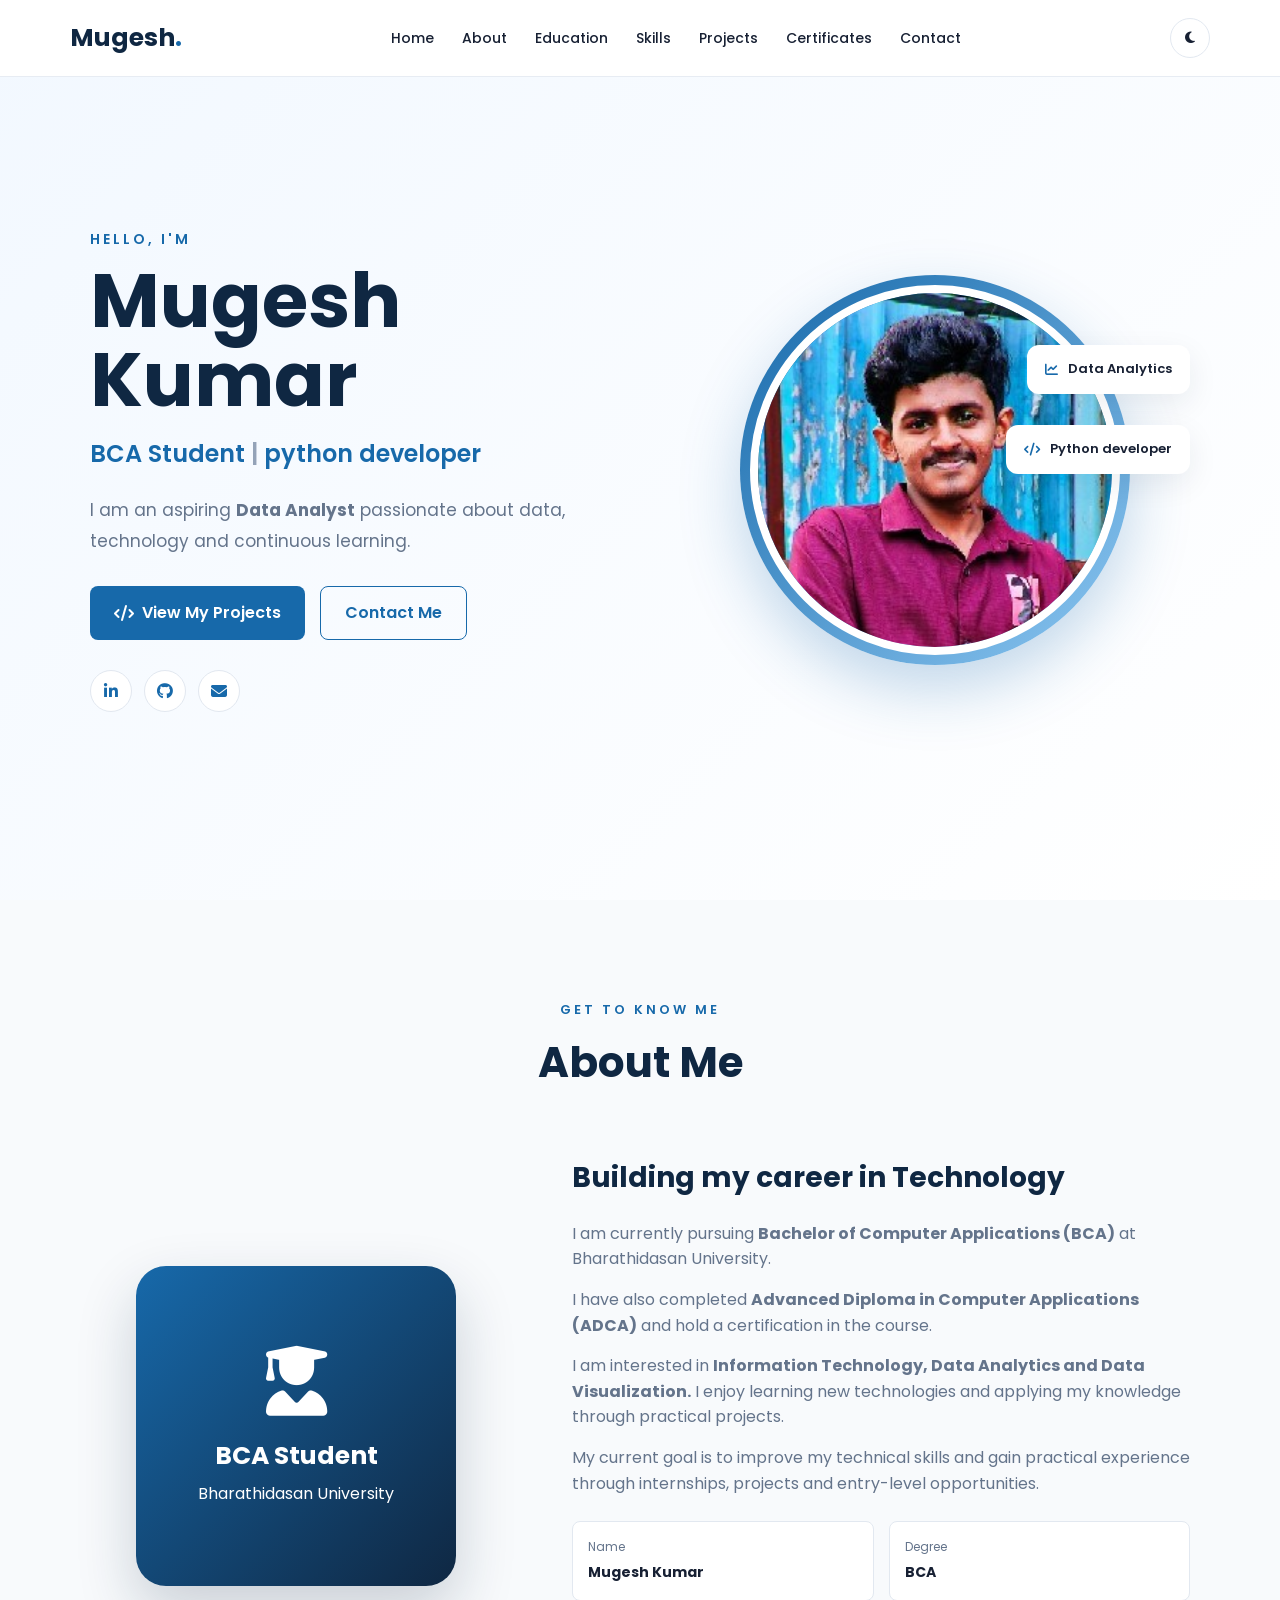
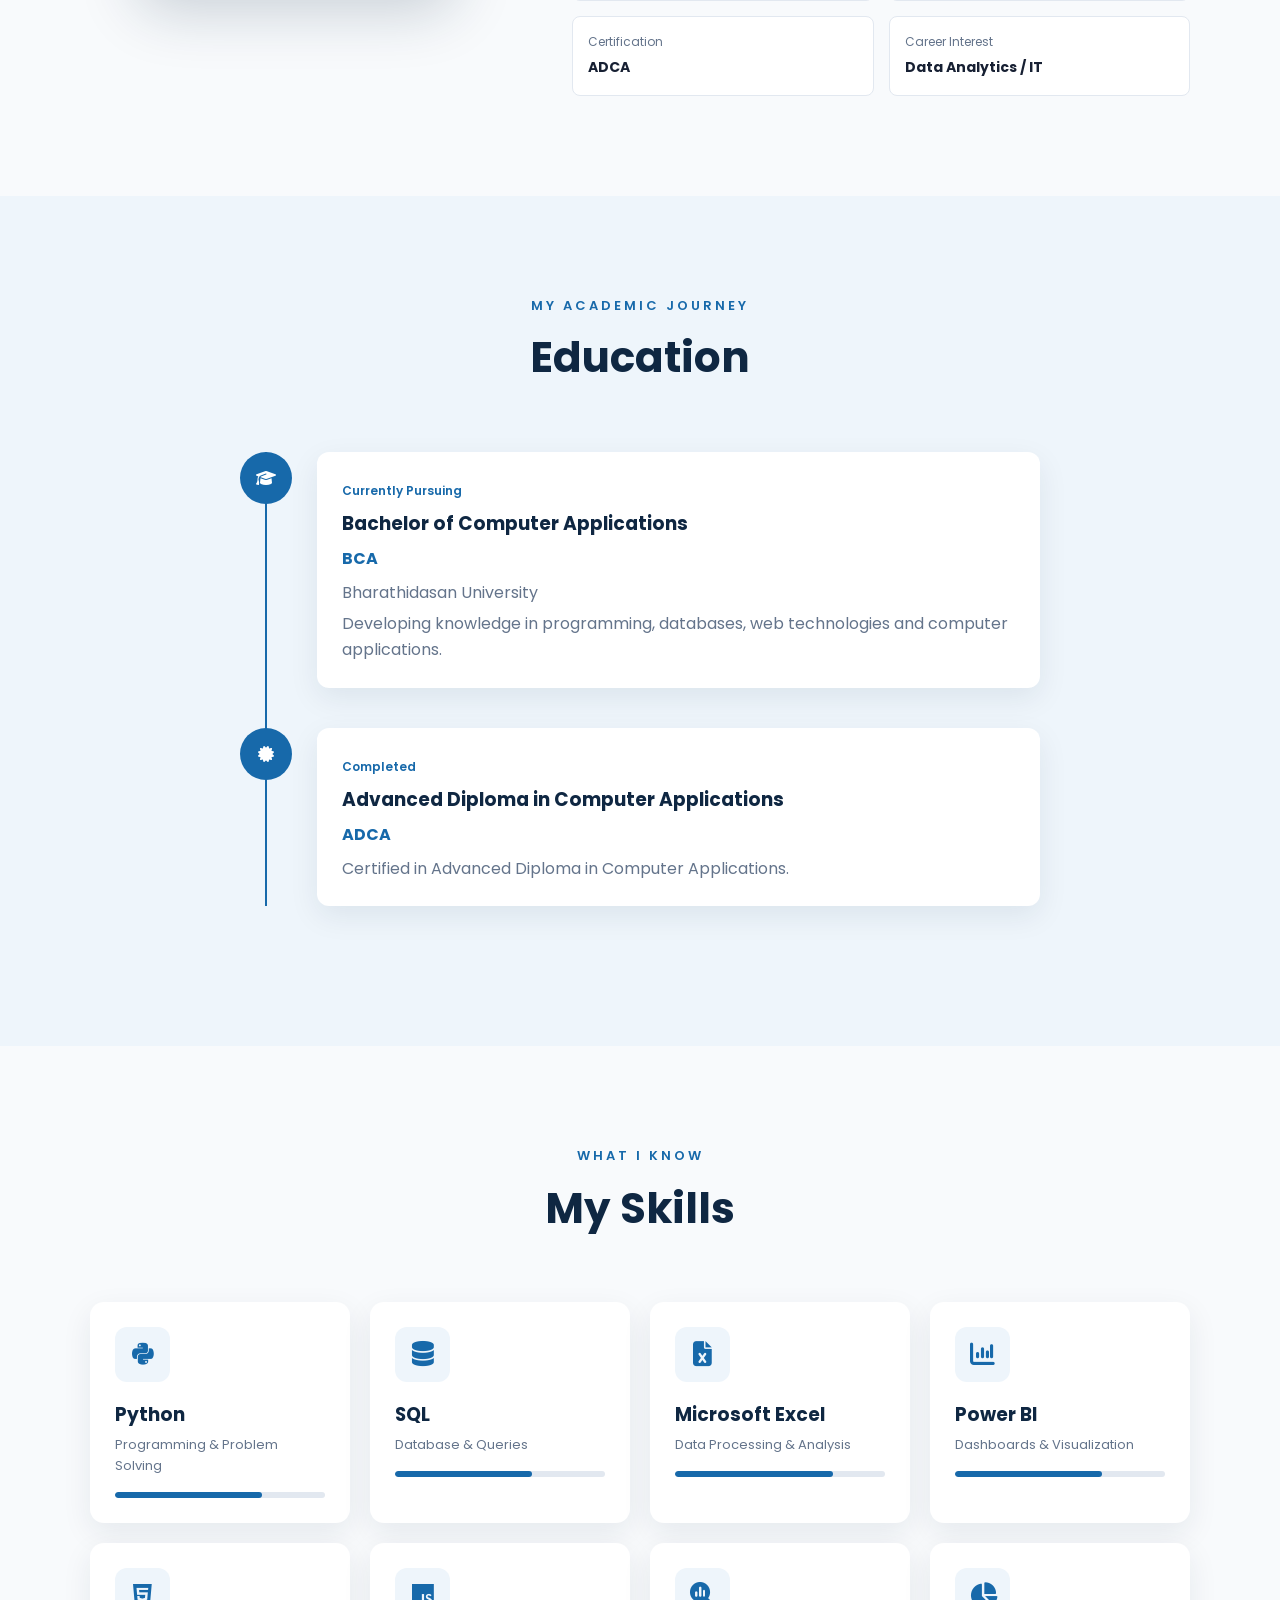
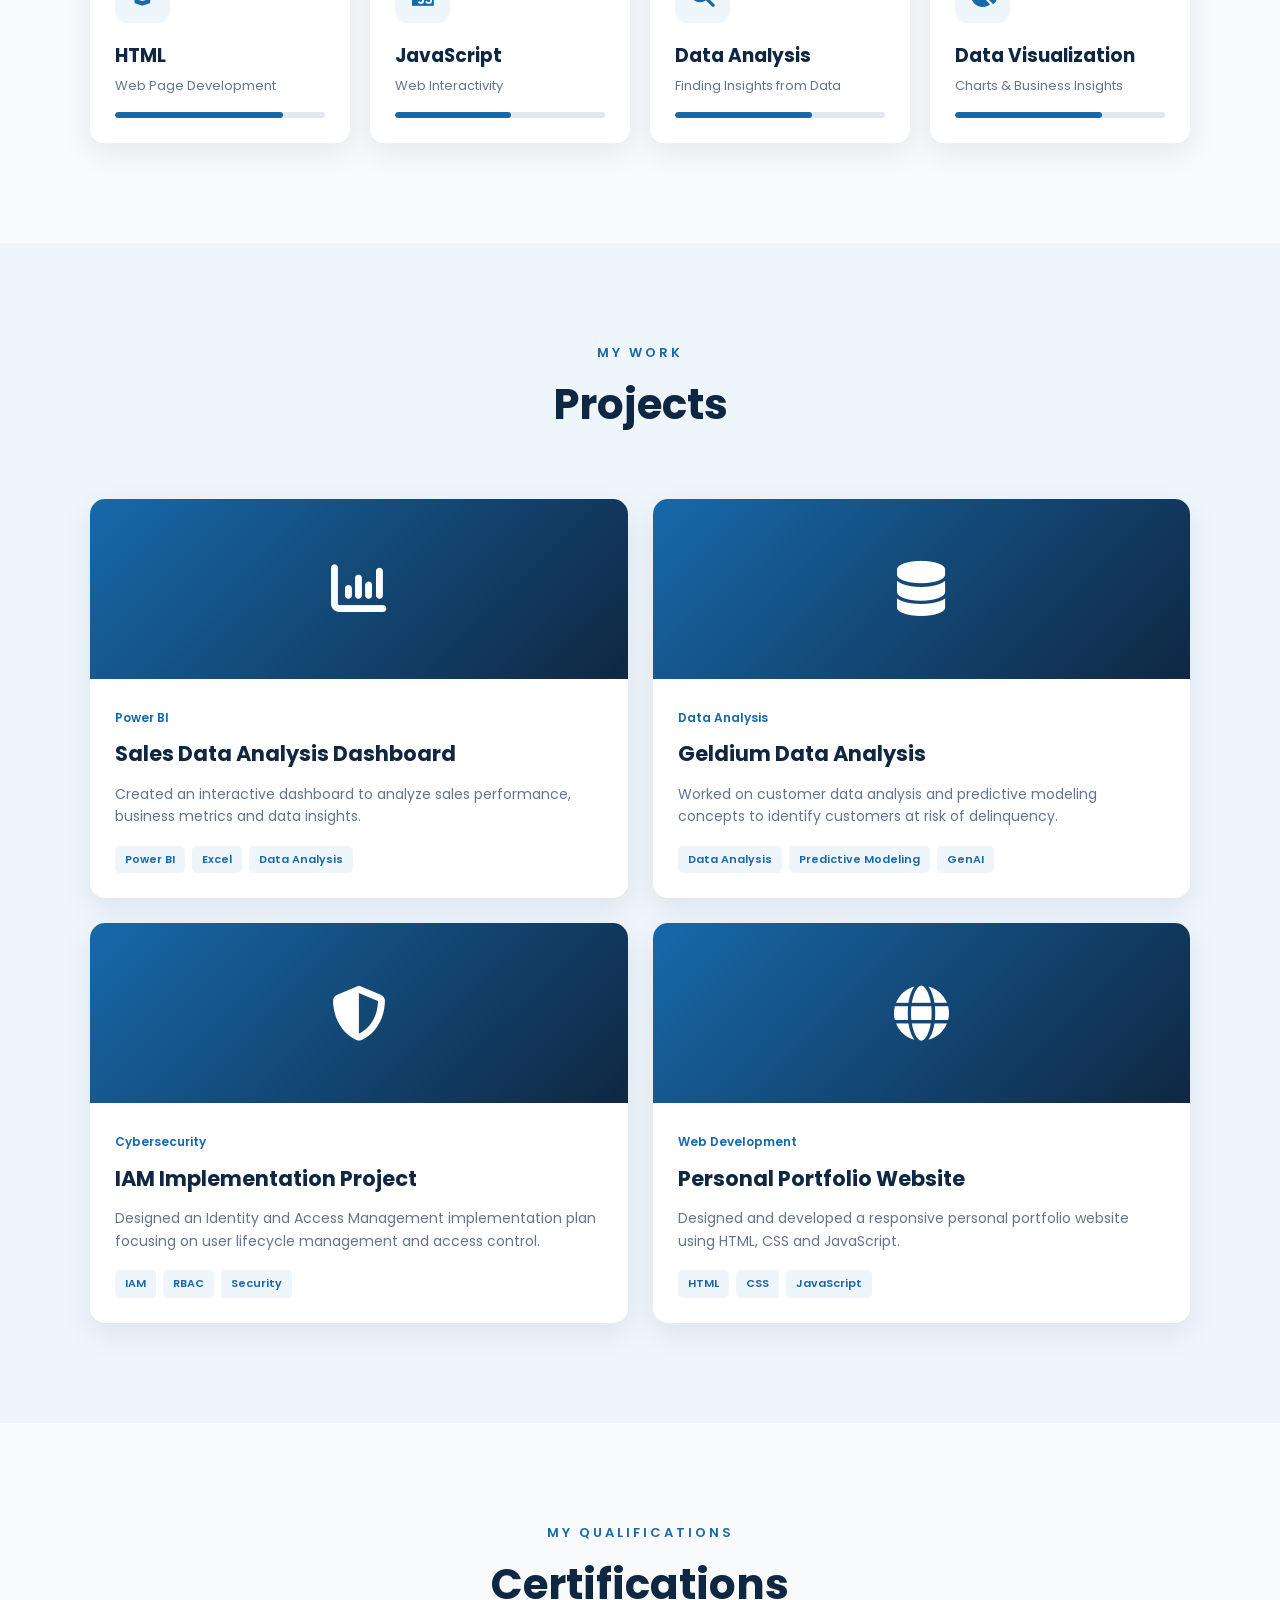
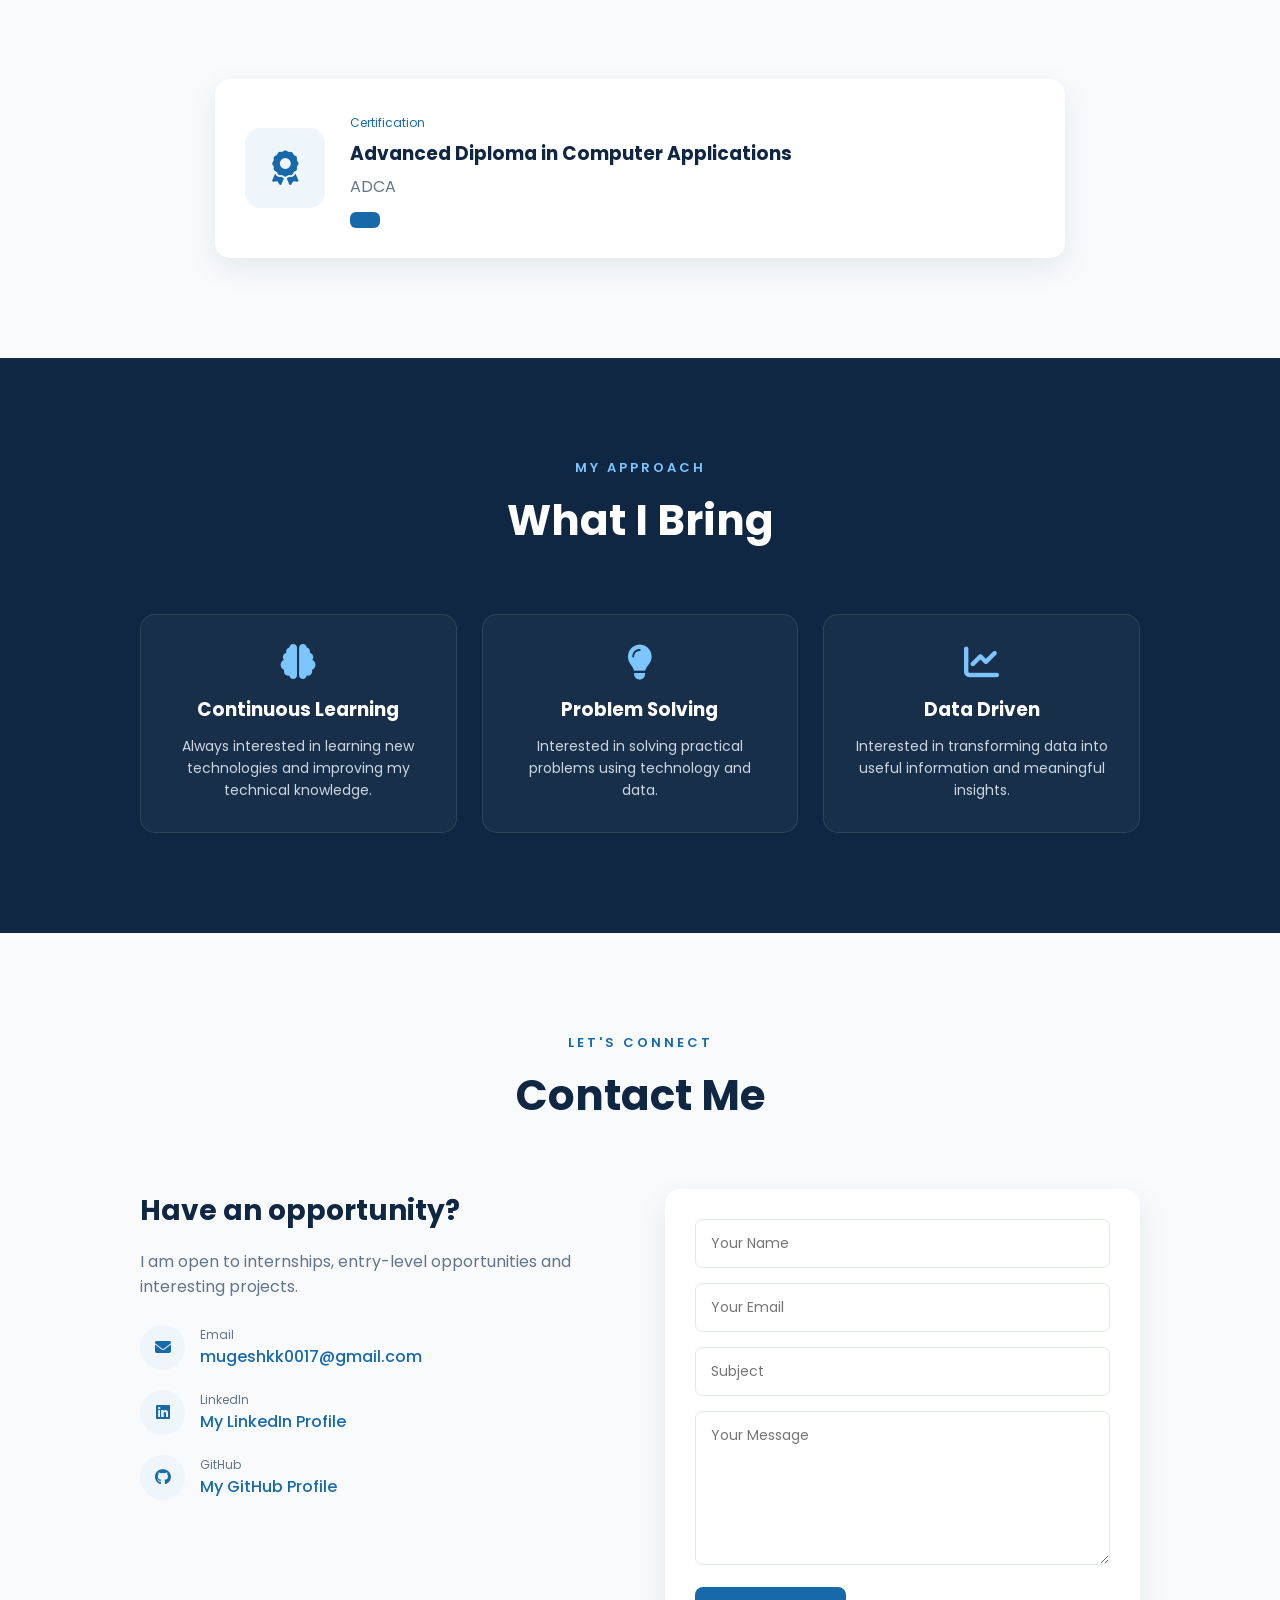
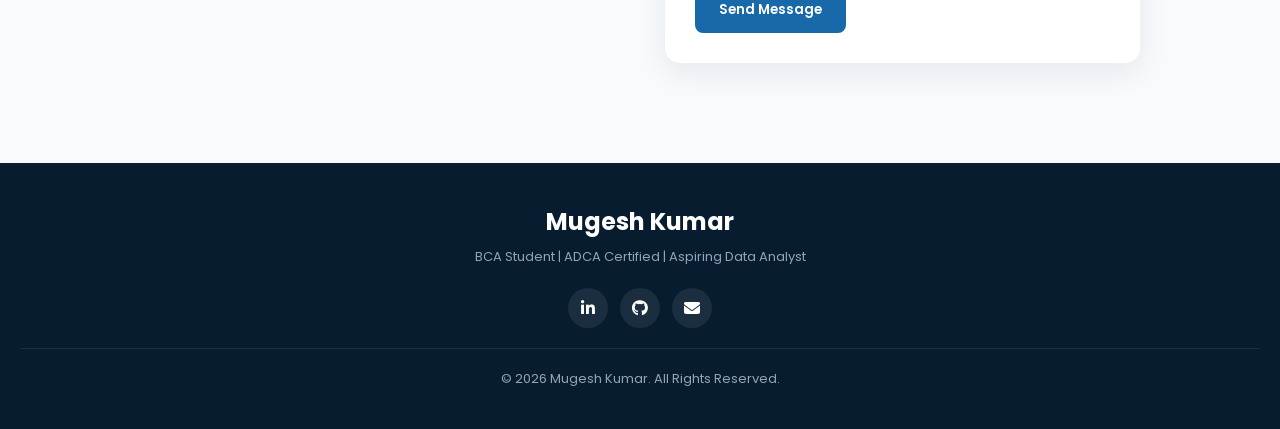
==== commit 80e776e2: "Update index.html" ====
--- a/index.html
+++ b/index.html
@@ -874,7 +874,9 @@
                             ADCA
                         </p>
 
-                        <a href="certificate.jpg" target="_blank" class="view-certificate">
+                        <button class="view-certificate"
+                            onclick="window.open('certificate.jpg.jpg','_blank')">
+                        </button>
 
                     </div>
 
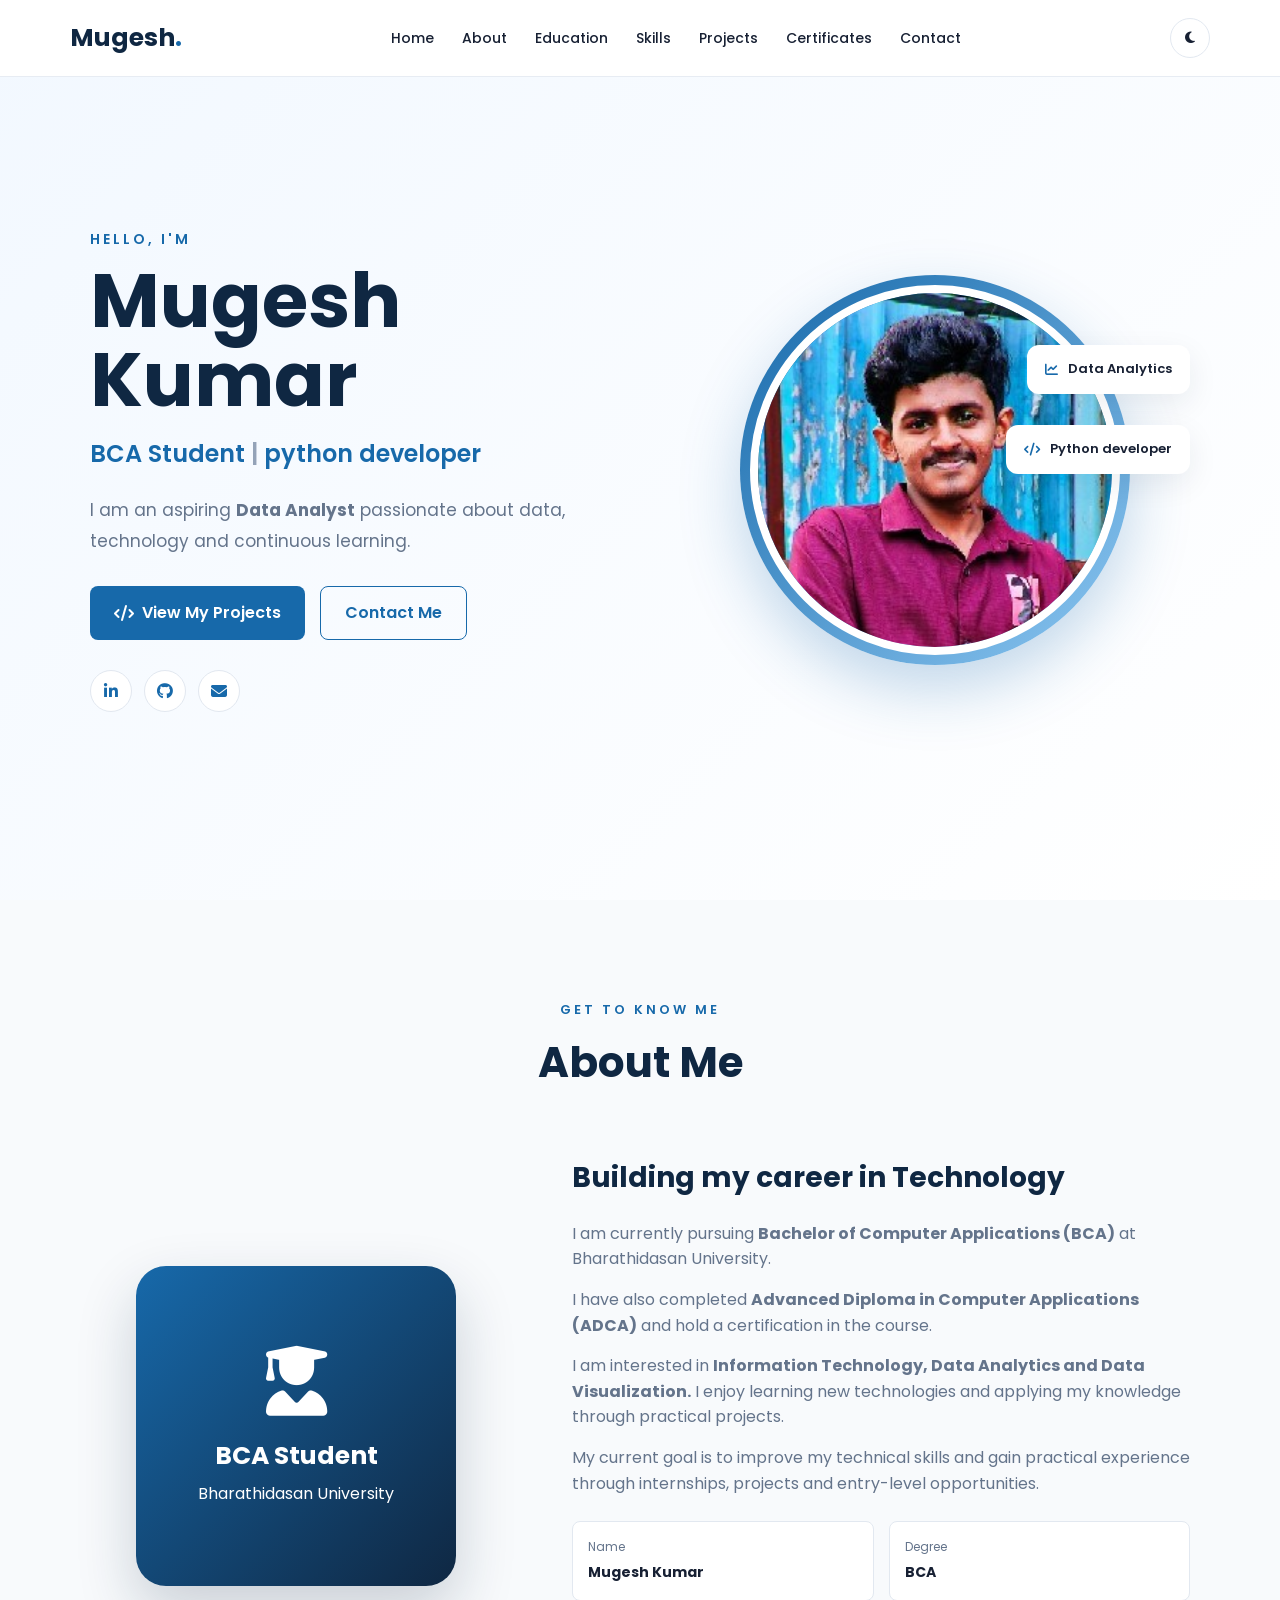
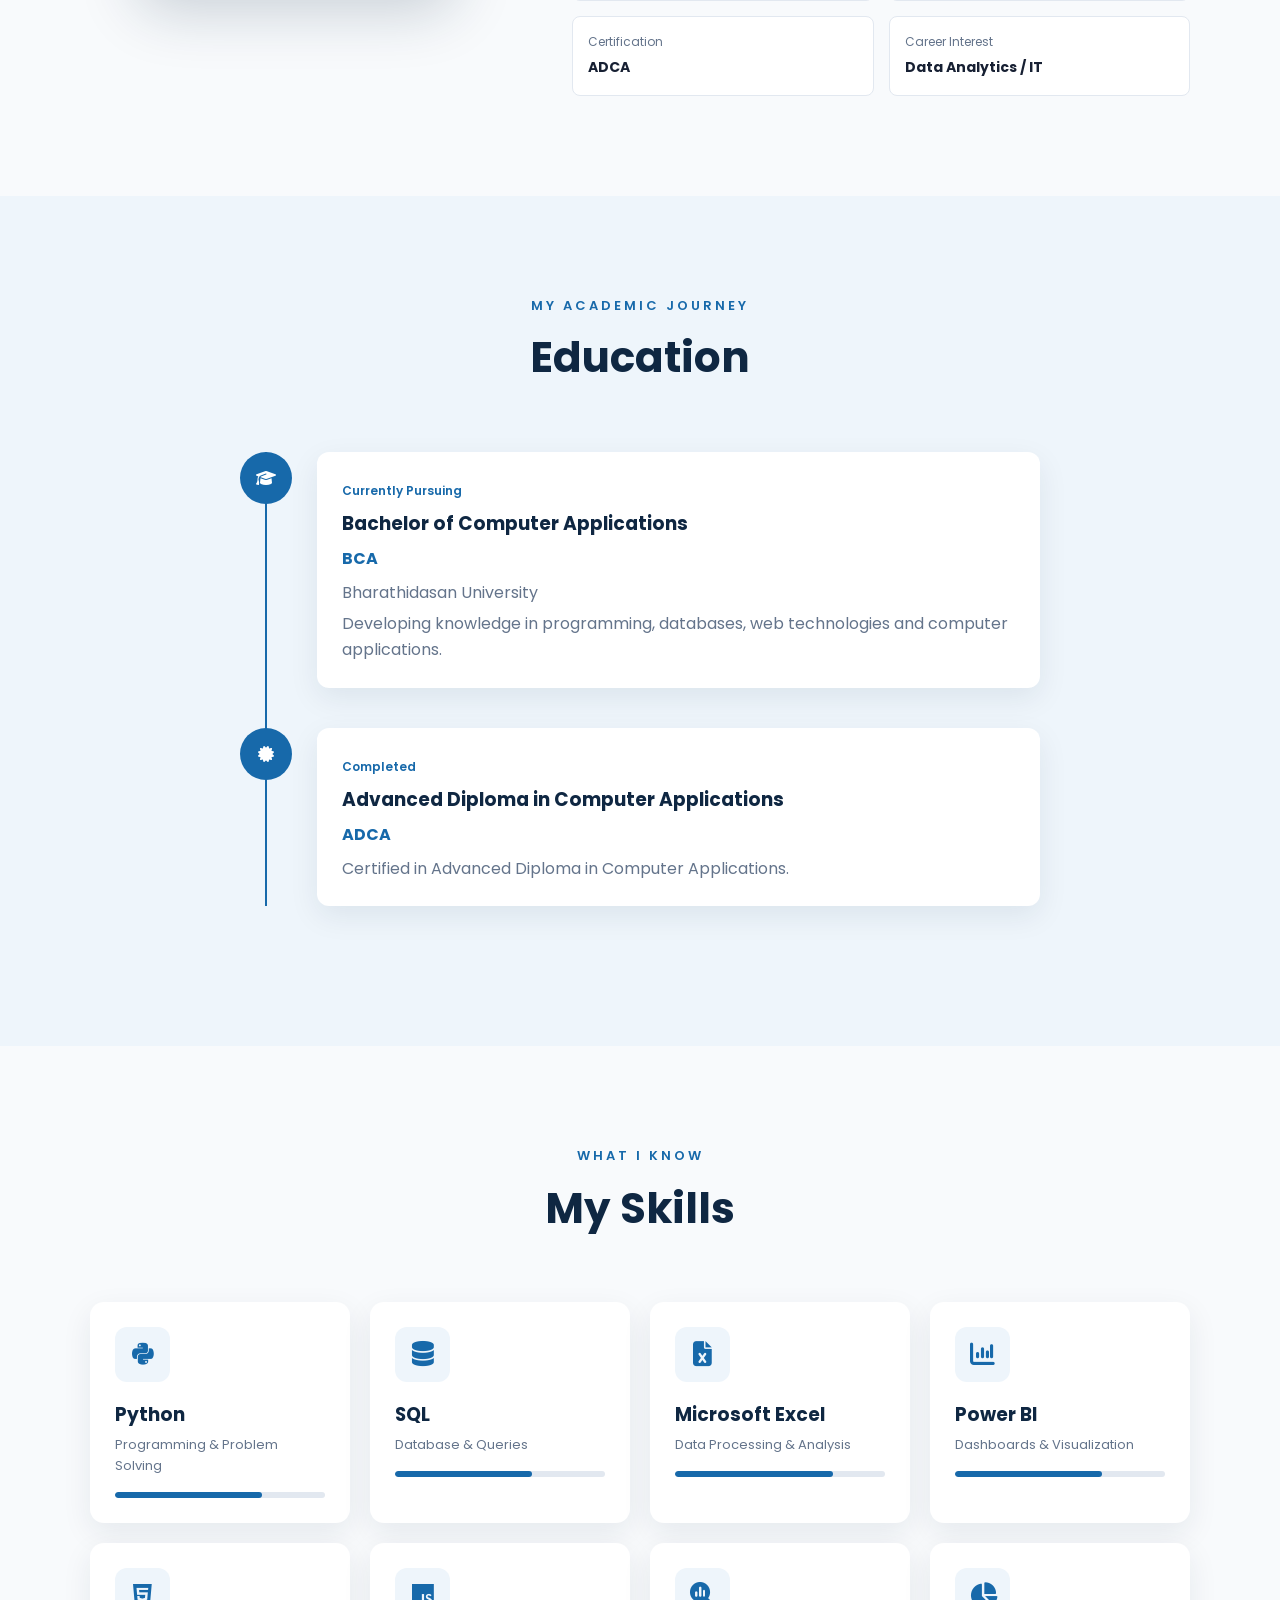
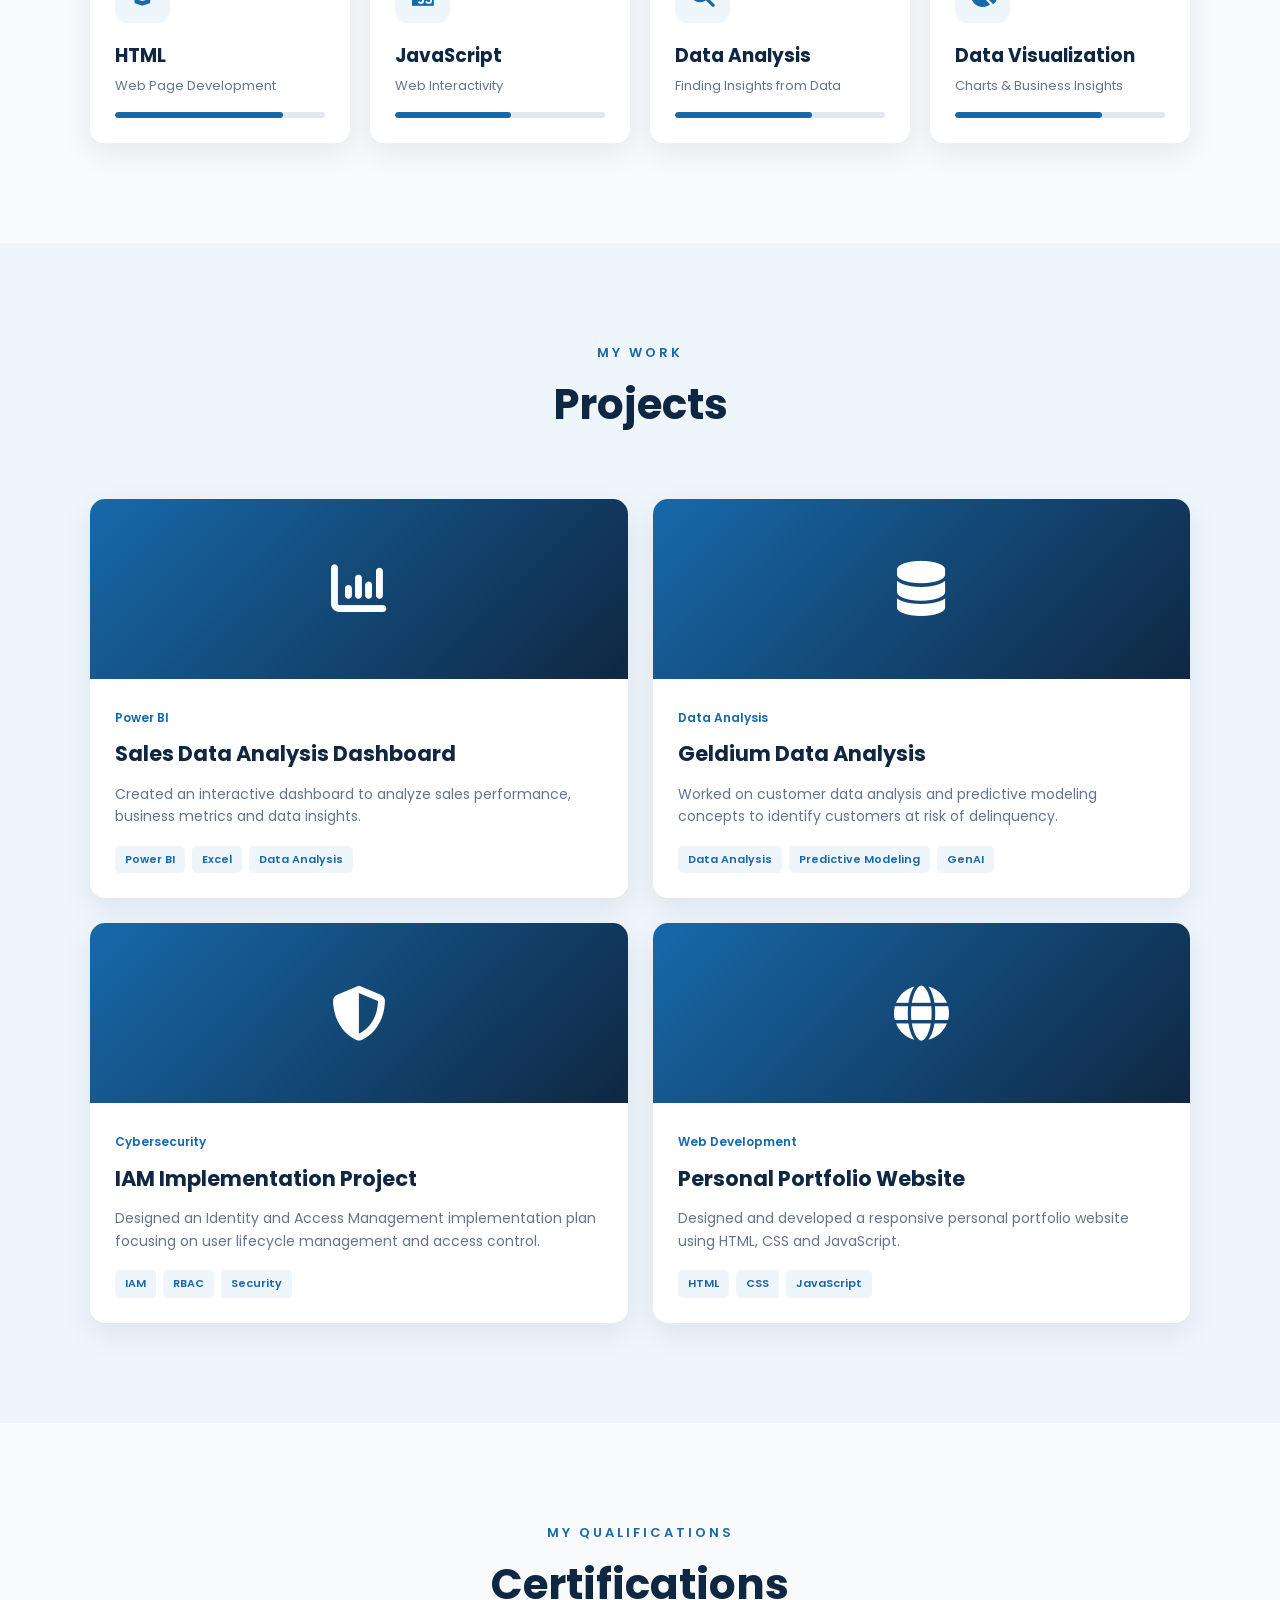
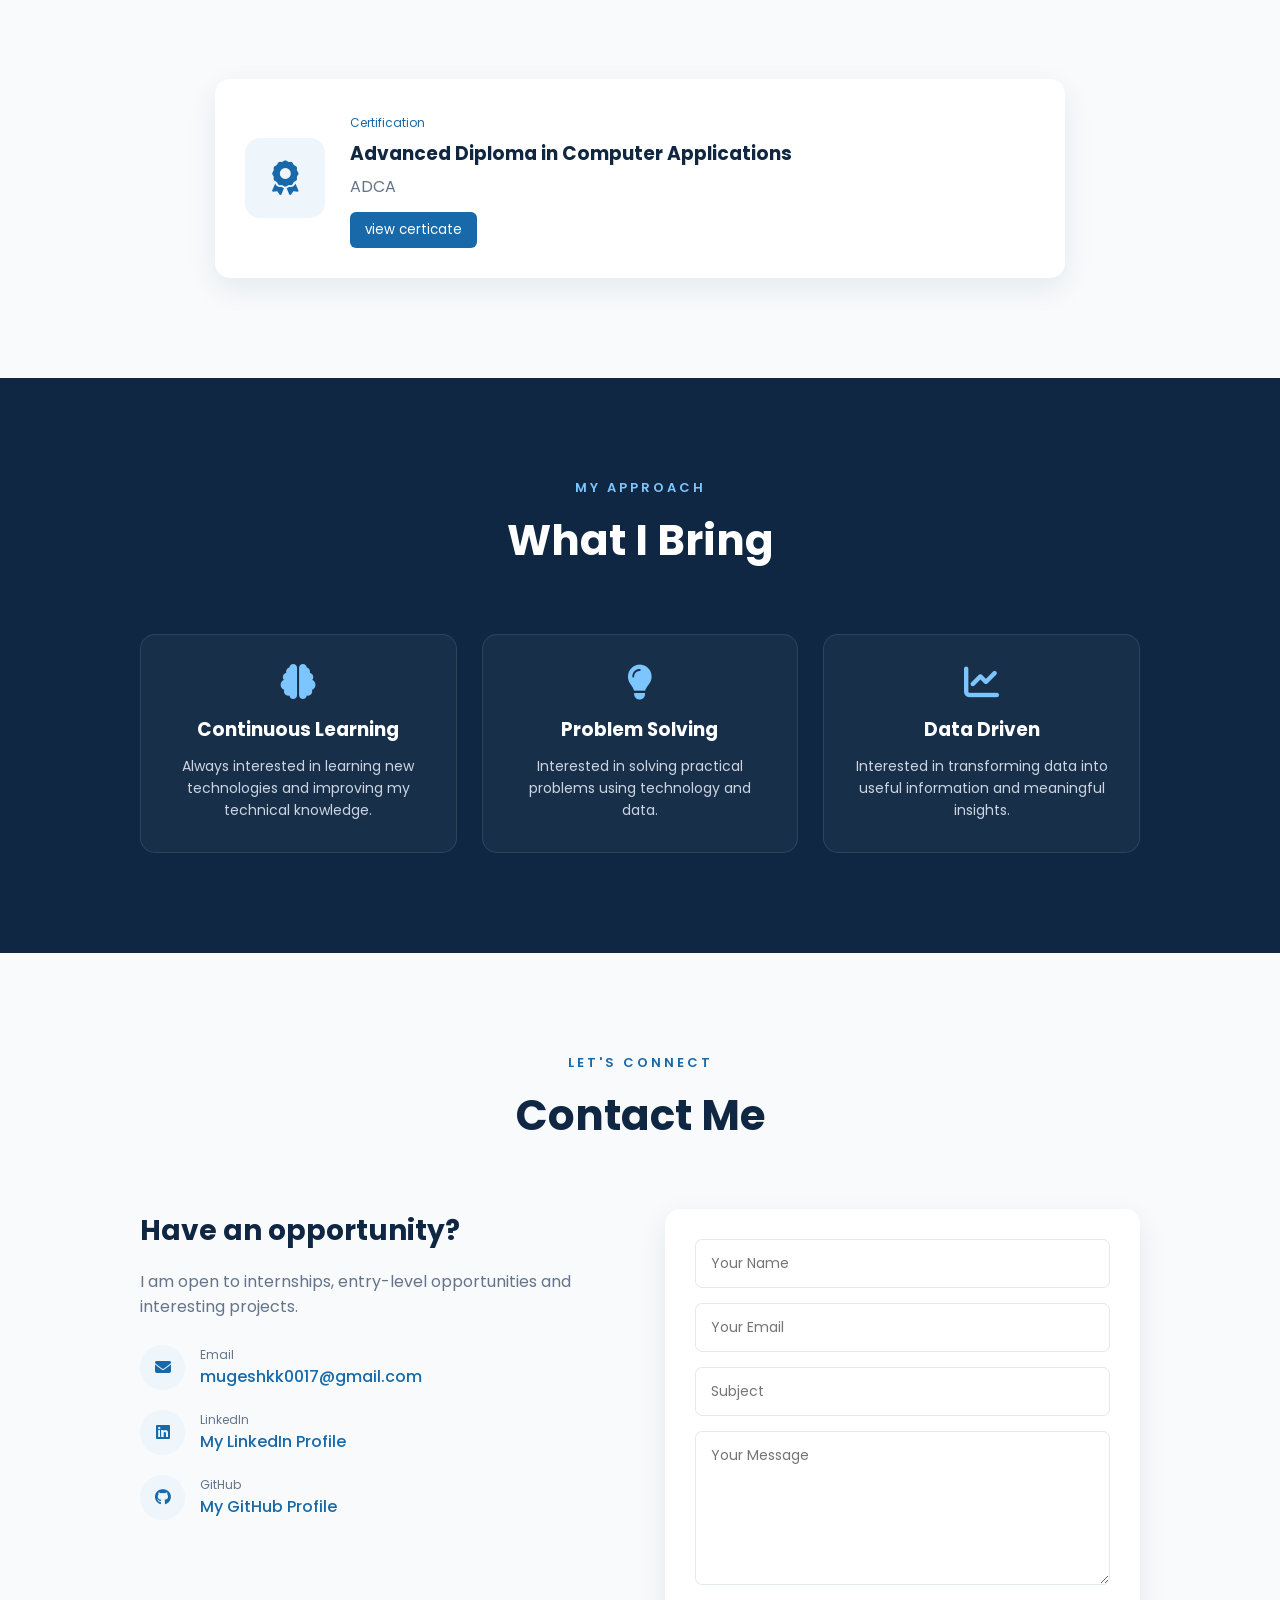
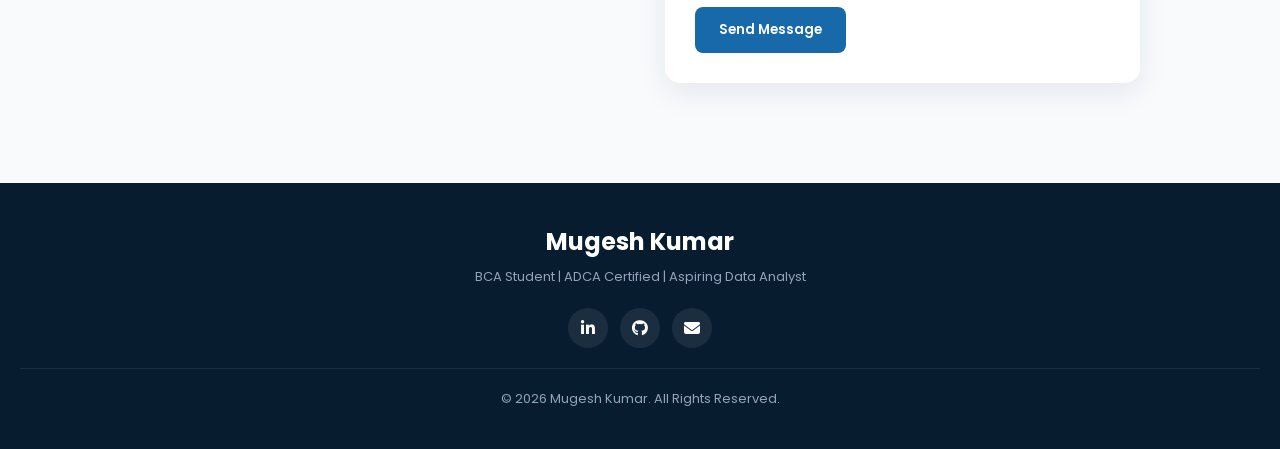
==== commit 4c8f6de1: "Update index.html" ====
--- a/index.html
+++ b/index.html
@@ -875,7 +875,8 @@
                         </p>
 
                         <button class="view-certificate"
-                            onclick="window.open('certificate.jpg.jpg','_blank')">
+                            onclick="window.open('certificate.jpg','_blank')">
+                            view certicate
                         </button>
 
                     </div>
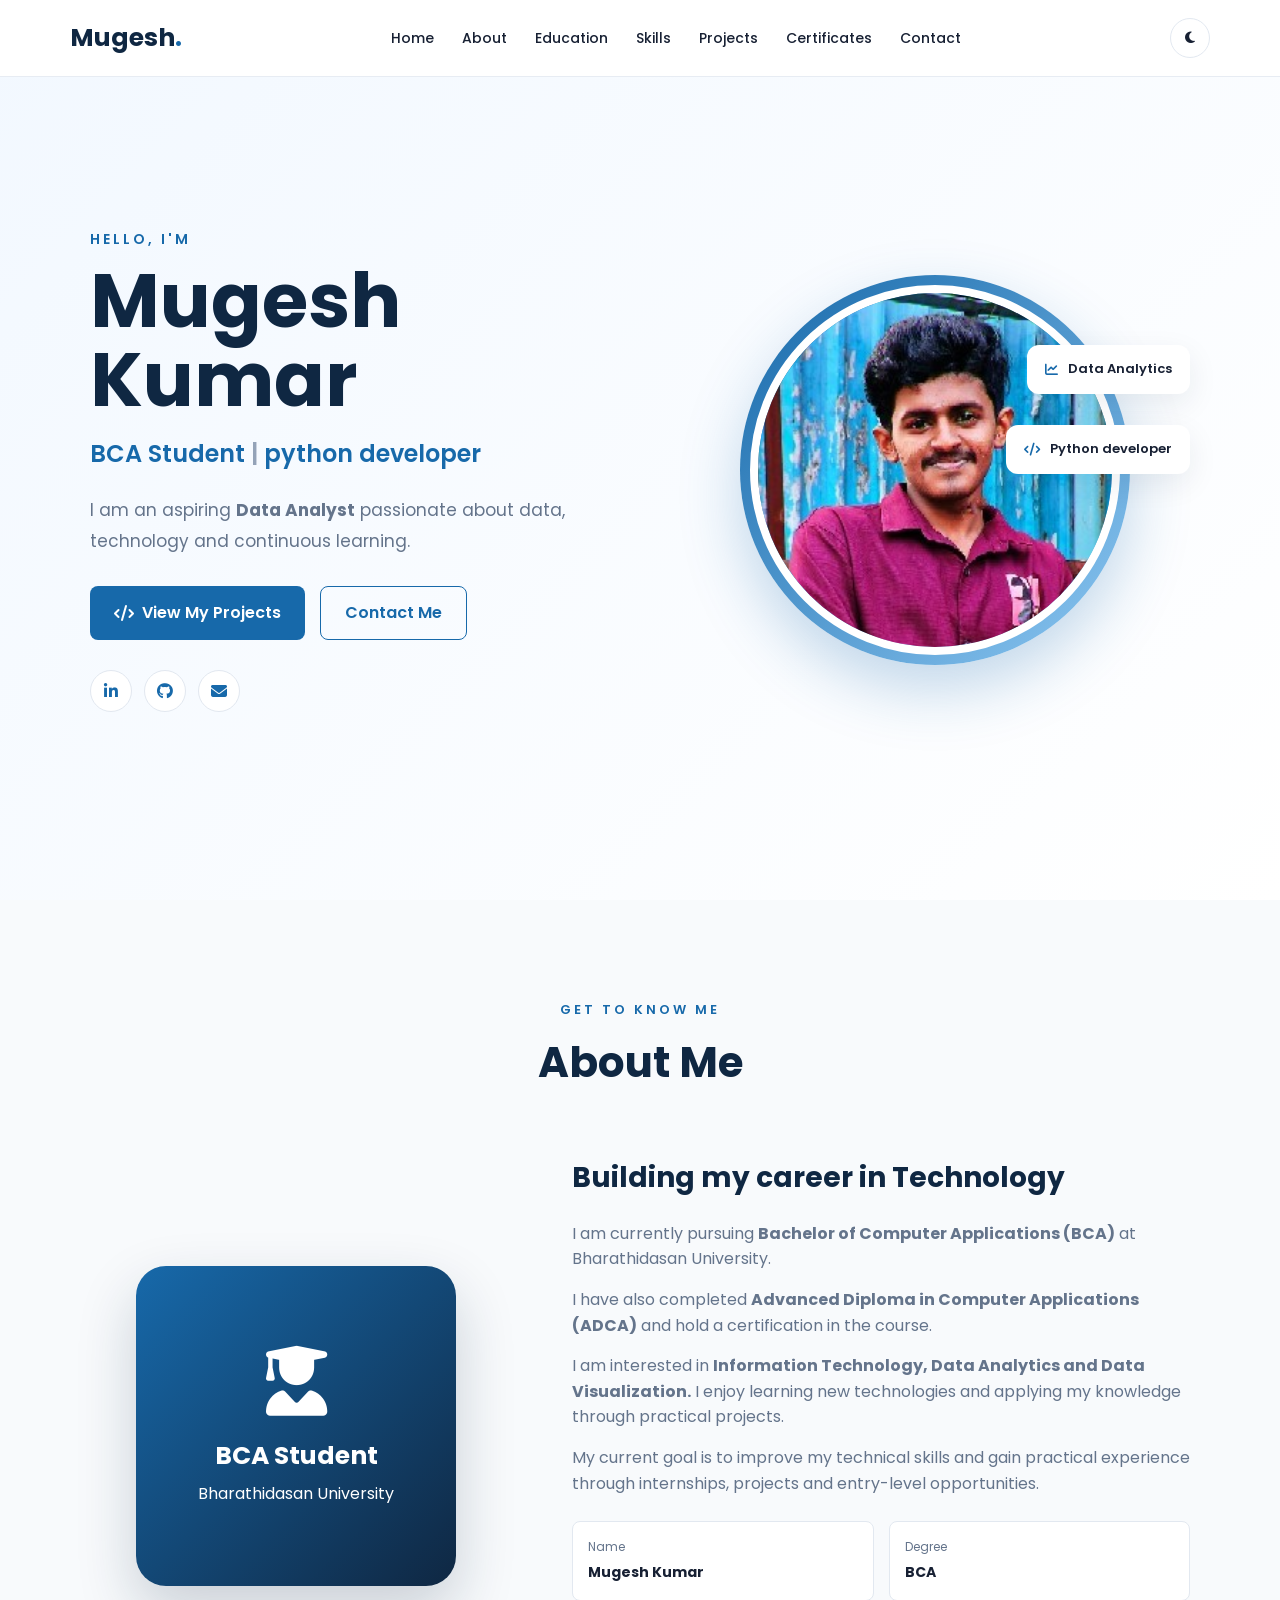
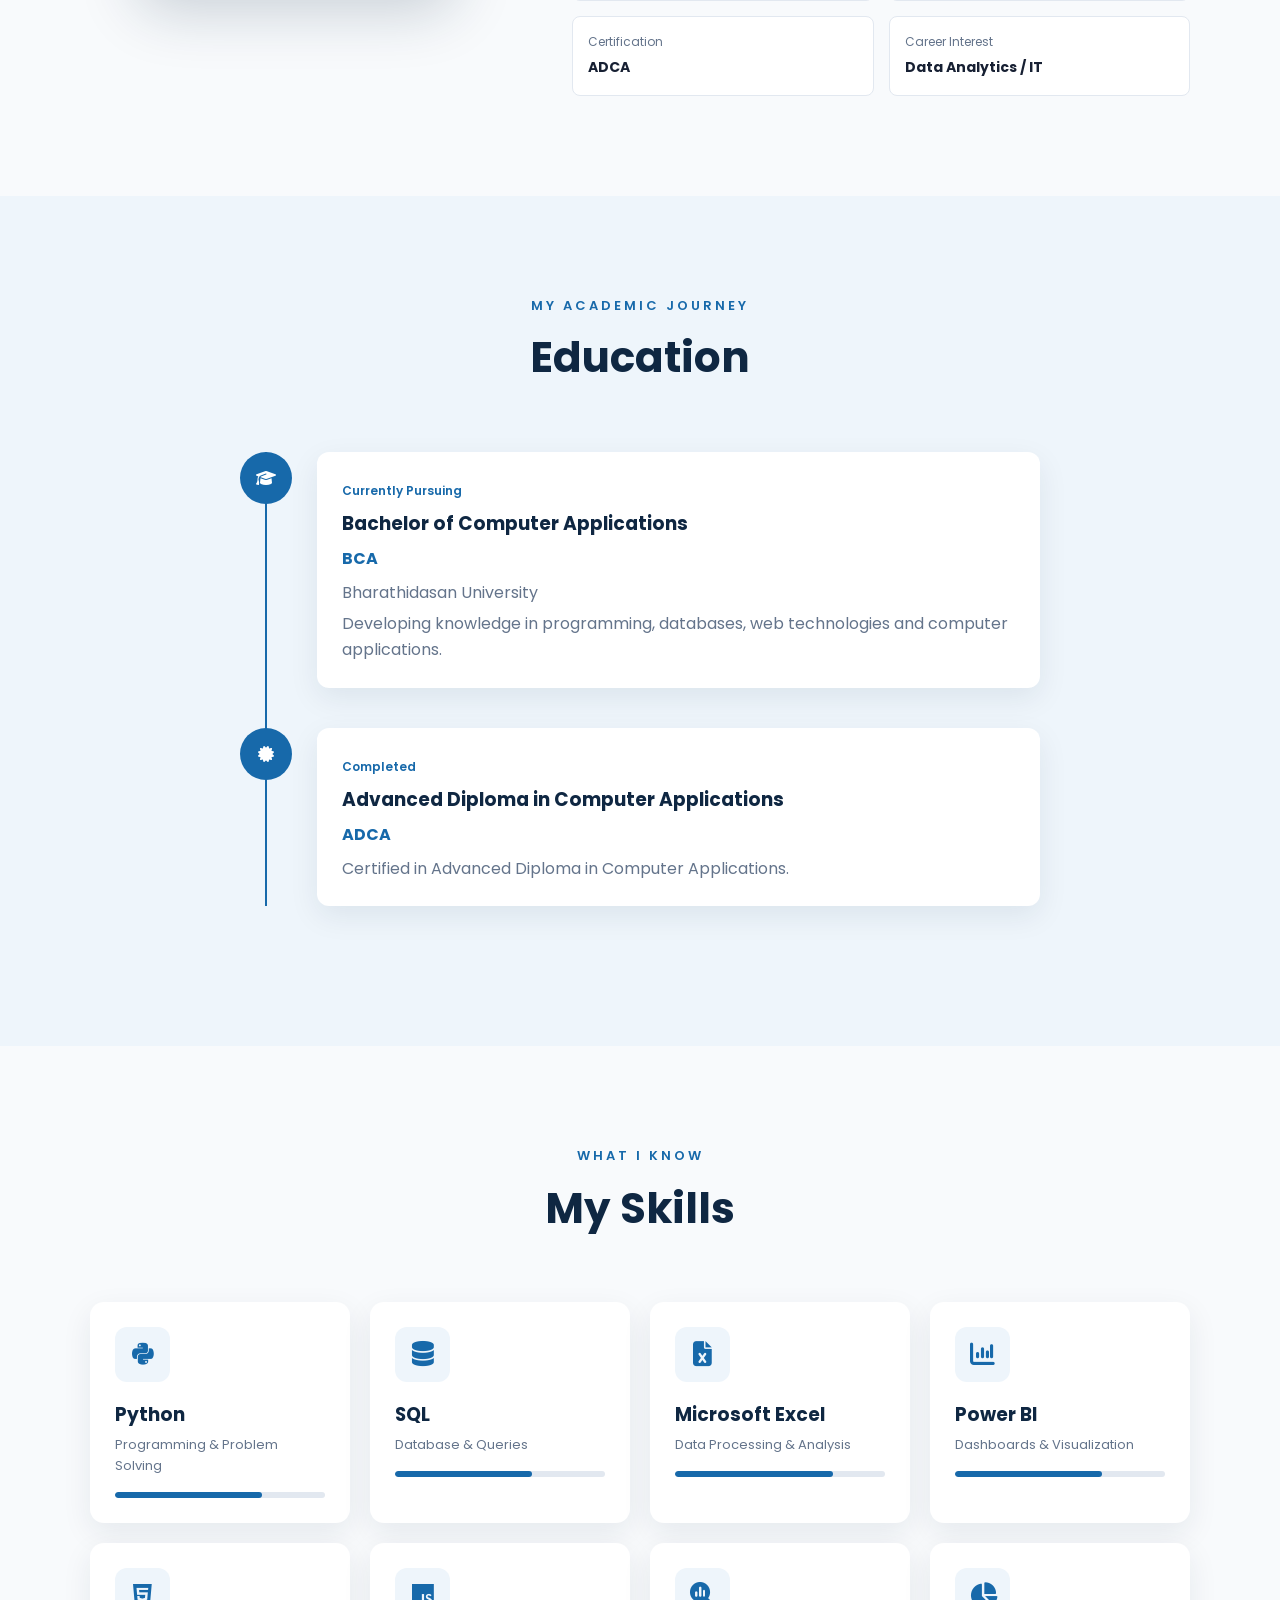
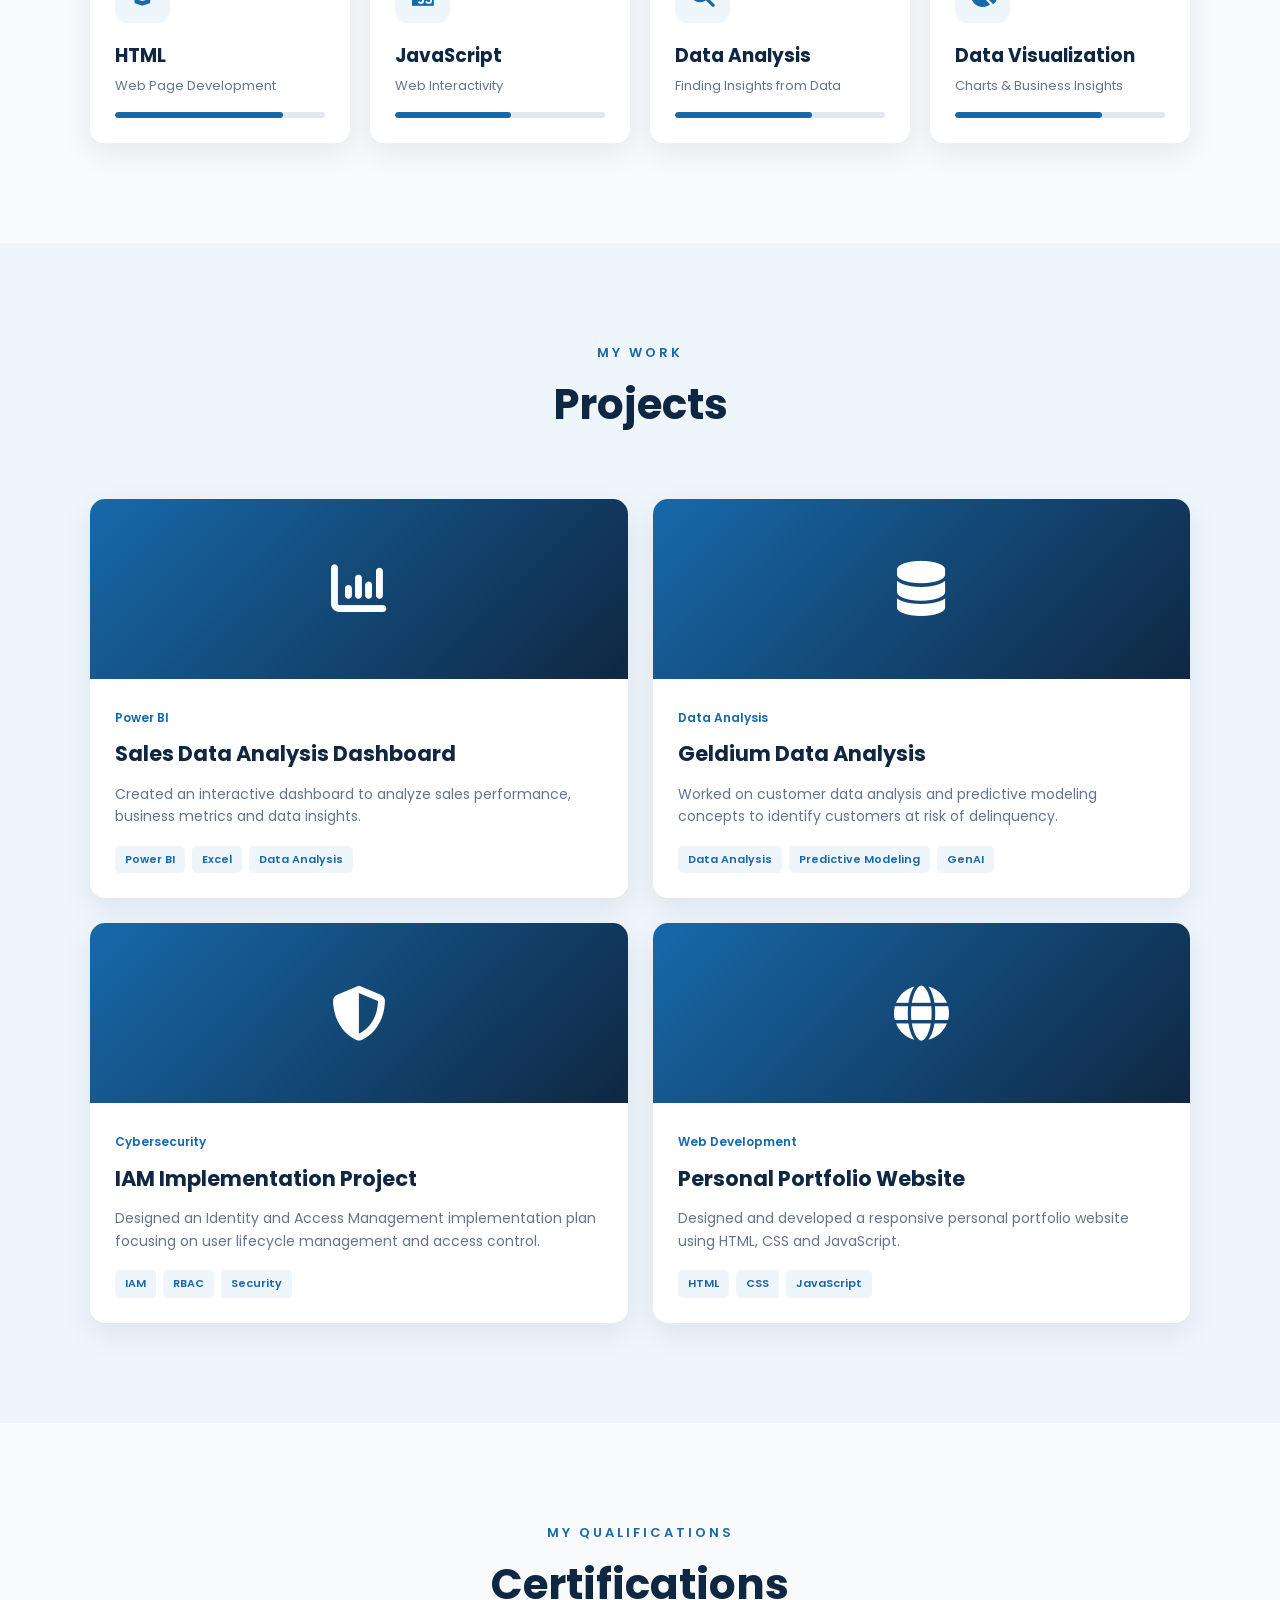
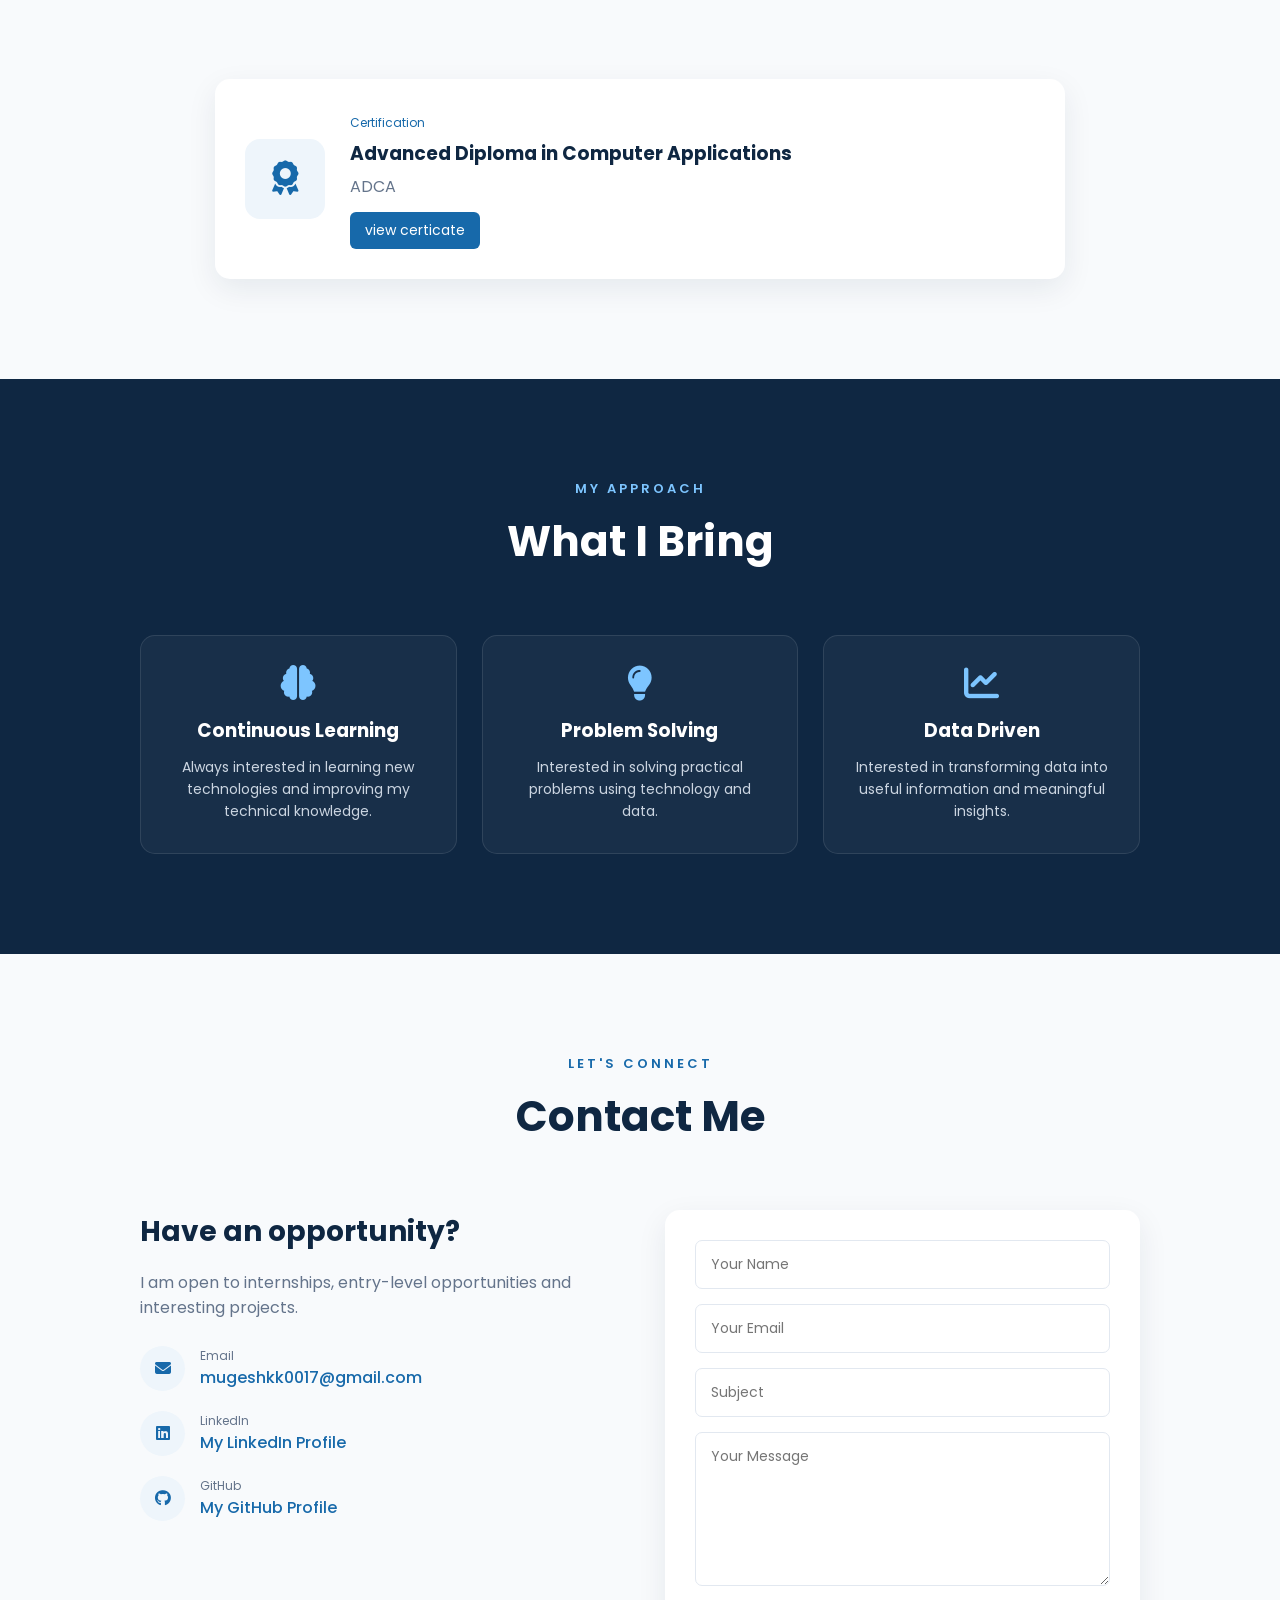
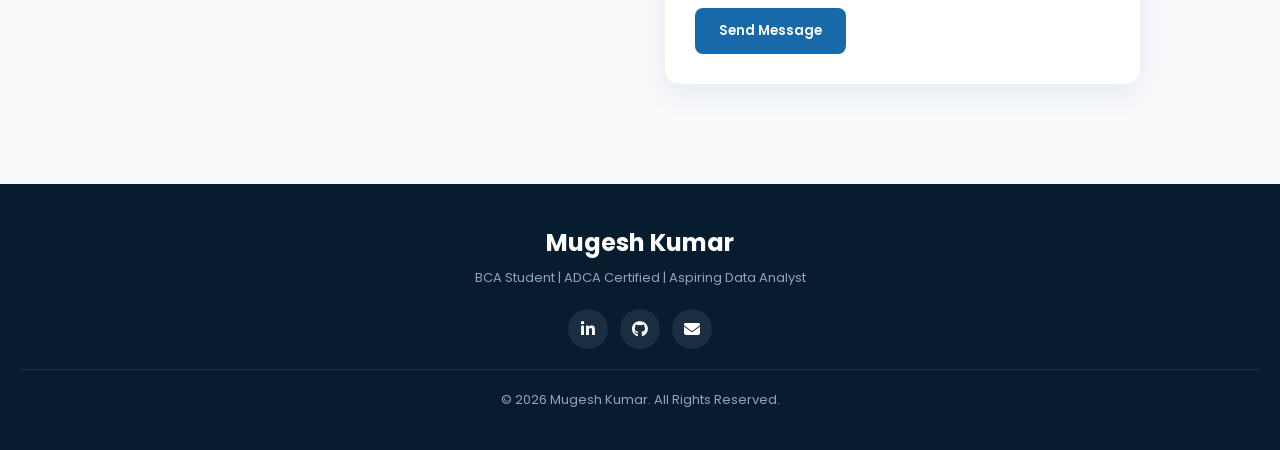
==== commit 46ef06f1: "Update index.html" ====
--- a/index.html
+++ b/index.html
@@ -163,7 +163,7 @@
 
                     <div class="social-links">
 
-                        <a href="https://www.linkedin.com/in/mugesh-kumar"
+                        <a href="www.linkedin.com/in/mugesh-kumar-916659372"
                             title="LinkedIn">
 
                             <i class="fa-brands fa-linkedin-in"></i>
@@ -1023,7 +1023,7 @@
                                 LinkedIn
                             </span>
 
-                            <a href="https://www.linkedin.com/in/mugesh-kumar"
+                            <a href="www.linkedin.com/in/mugesh-kumar-916659372"
                                 target="_blank">
 
                                 My LinkedIn Profile
@@ -1117,7 +1117,7 @@
 
             <div class="footer-social">
 
-                <a href="https://www.linkedin.com/in/mugesh-kumar-916659372?utm_source=share_via&utm_content=profile&utm_medium=member_android">
+                <a href="www.linkedin.com/in/mugesh-kumar-916659372">
                     <i class="fa-brands fa-linkedin-in"></i>
                 </a>
 
--- a/style.css
+++ b/style.css
@@ -1160,6 +1160,10 @@
     border-radius: 6px;
 
     cursor: pointer;
+   
+    font-size:14px;
+    font-family:inherit;
+    display:inline-block;
 }
 
 
@@ -1822,4 +1826,4 @@
         text-align: center;
     }
 
-}+}
